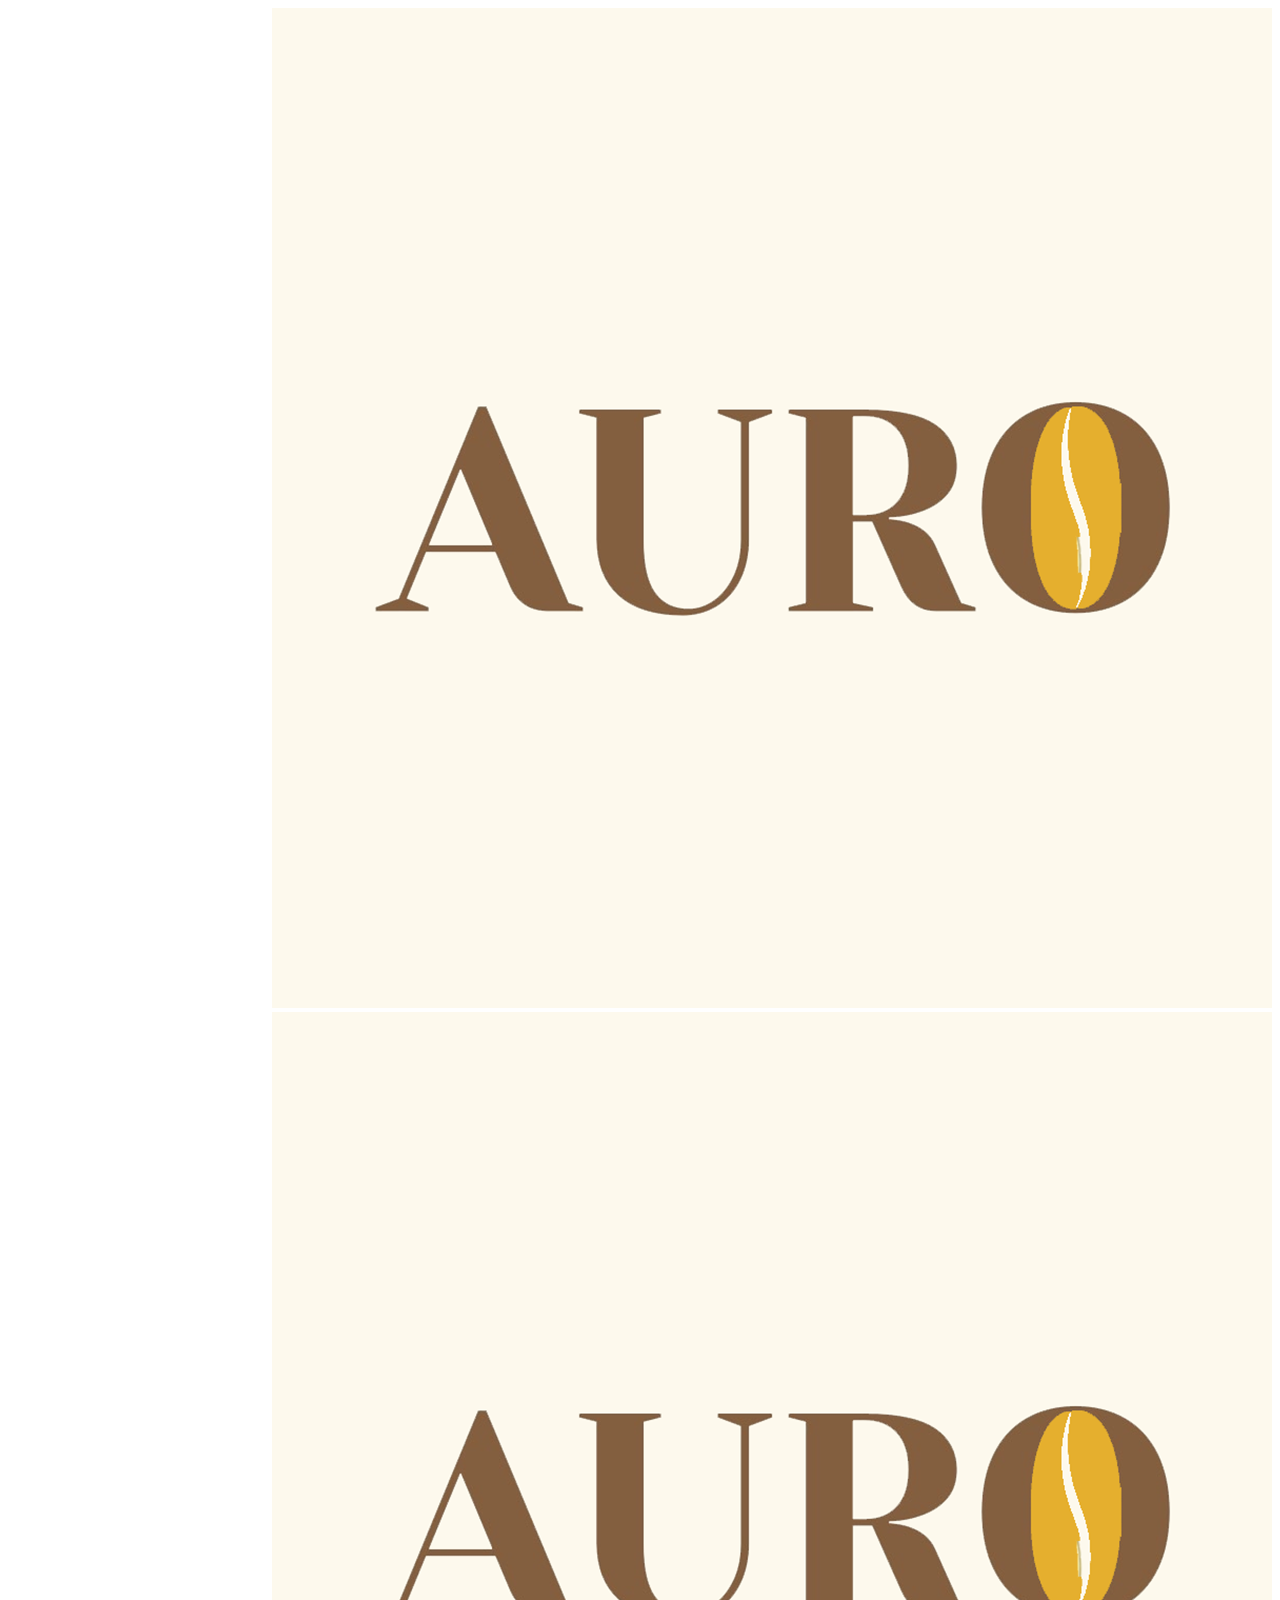
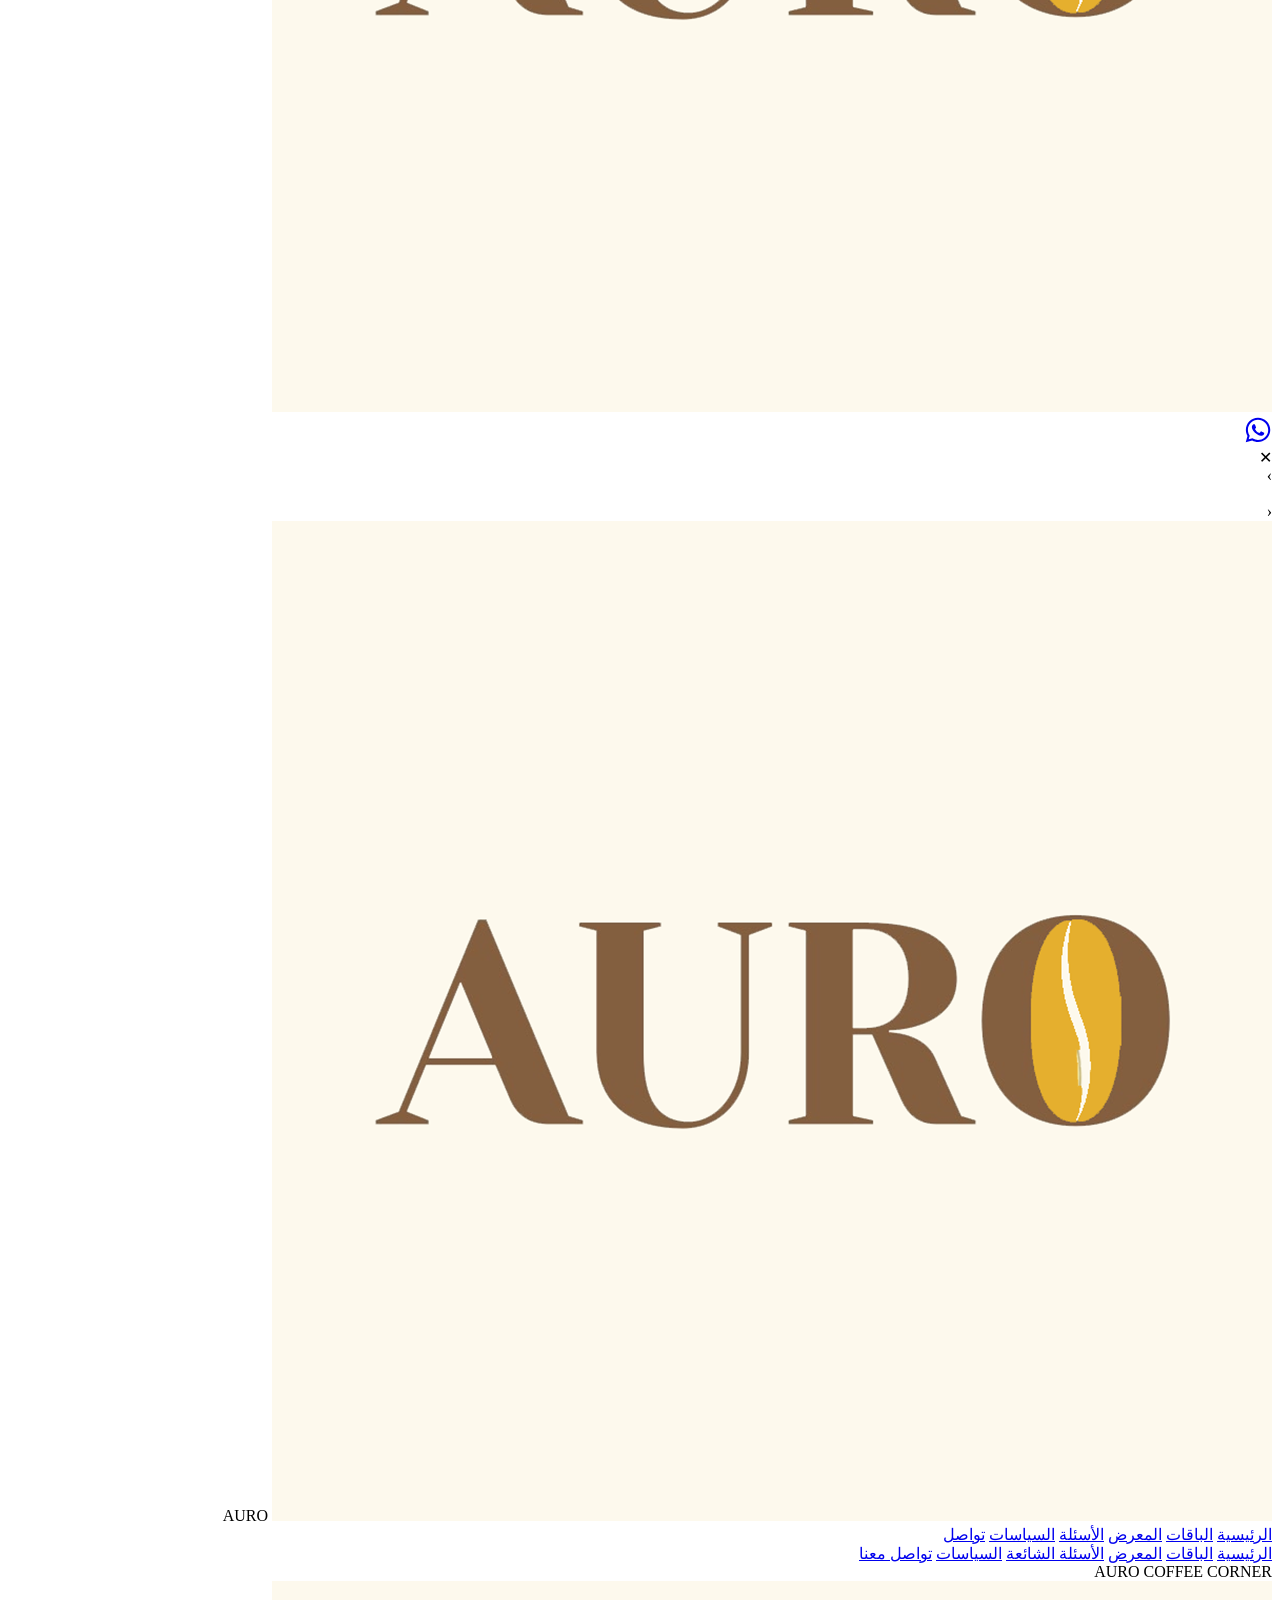
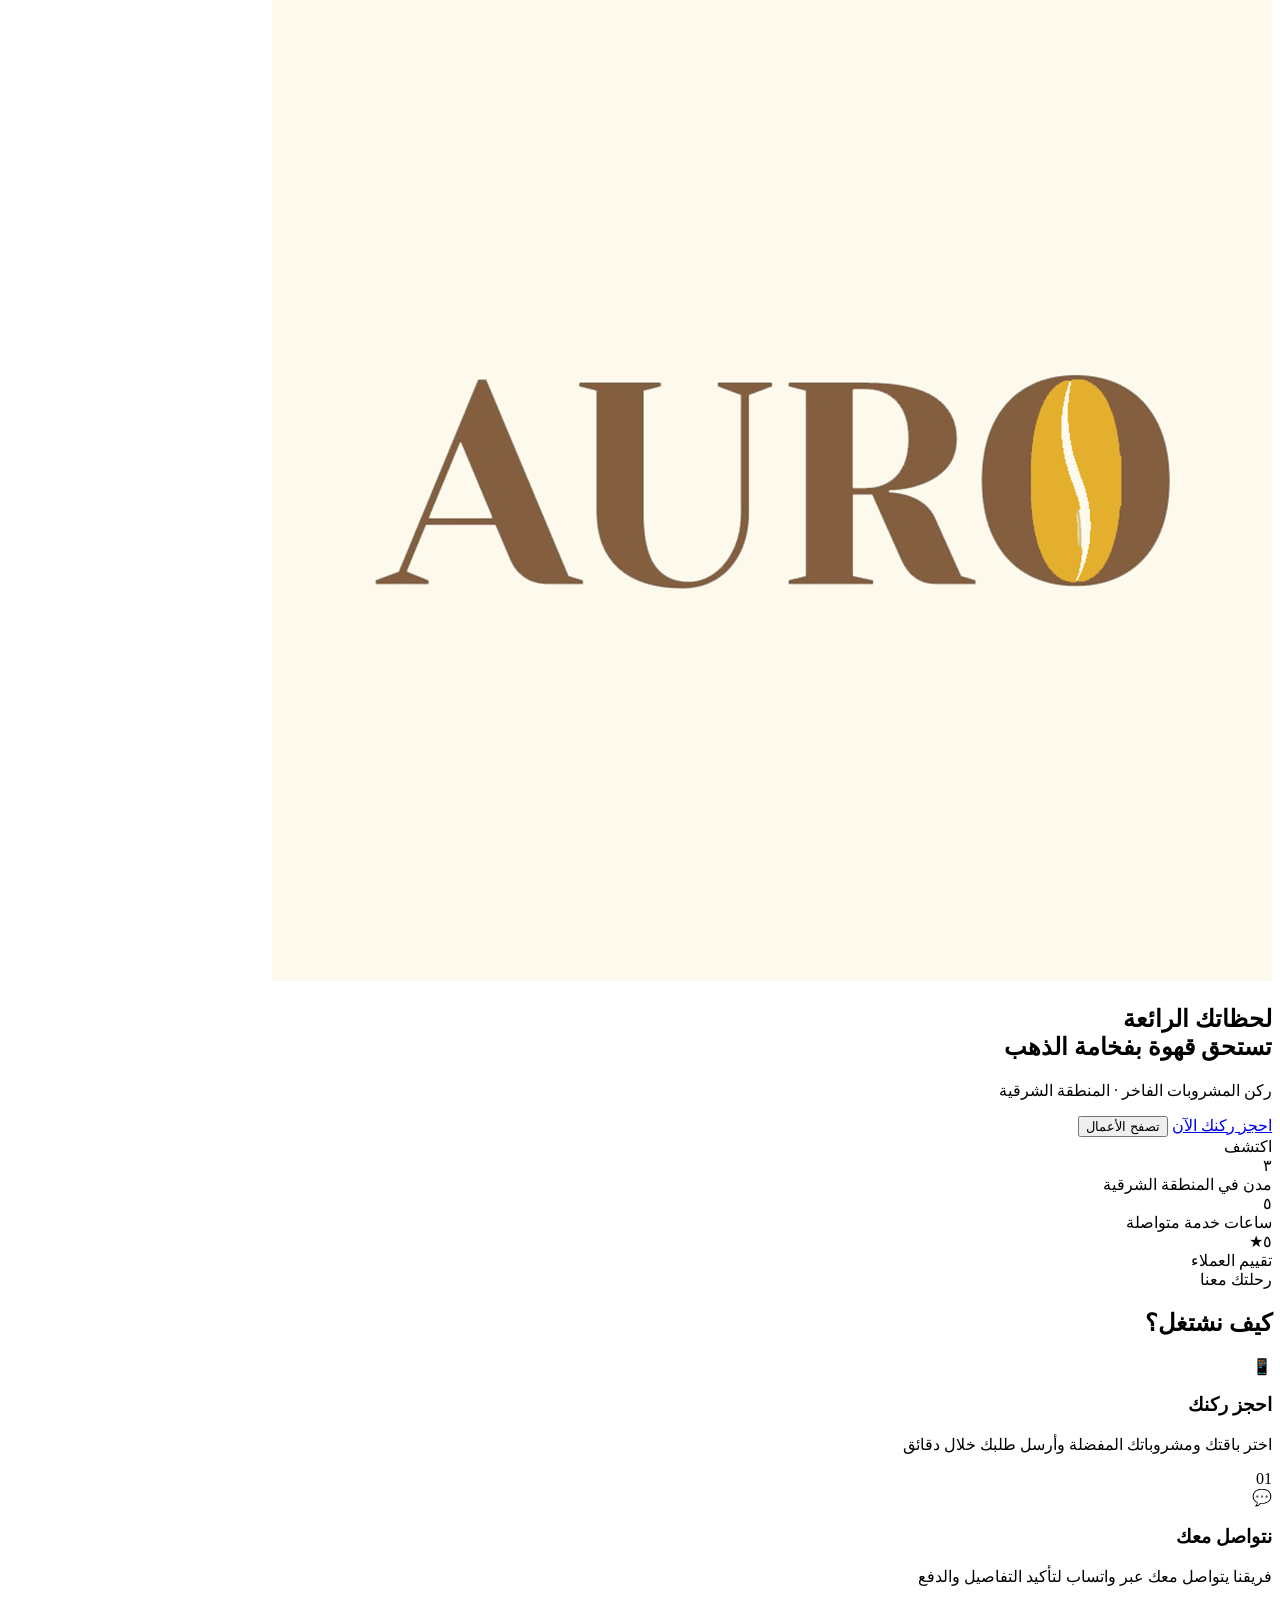
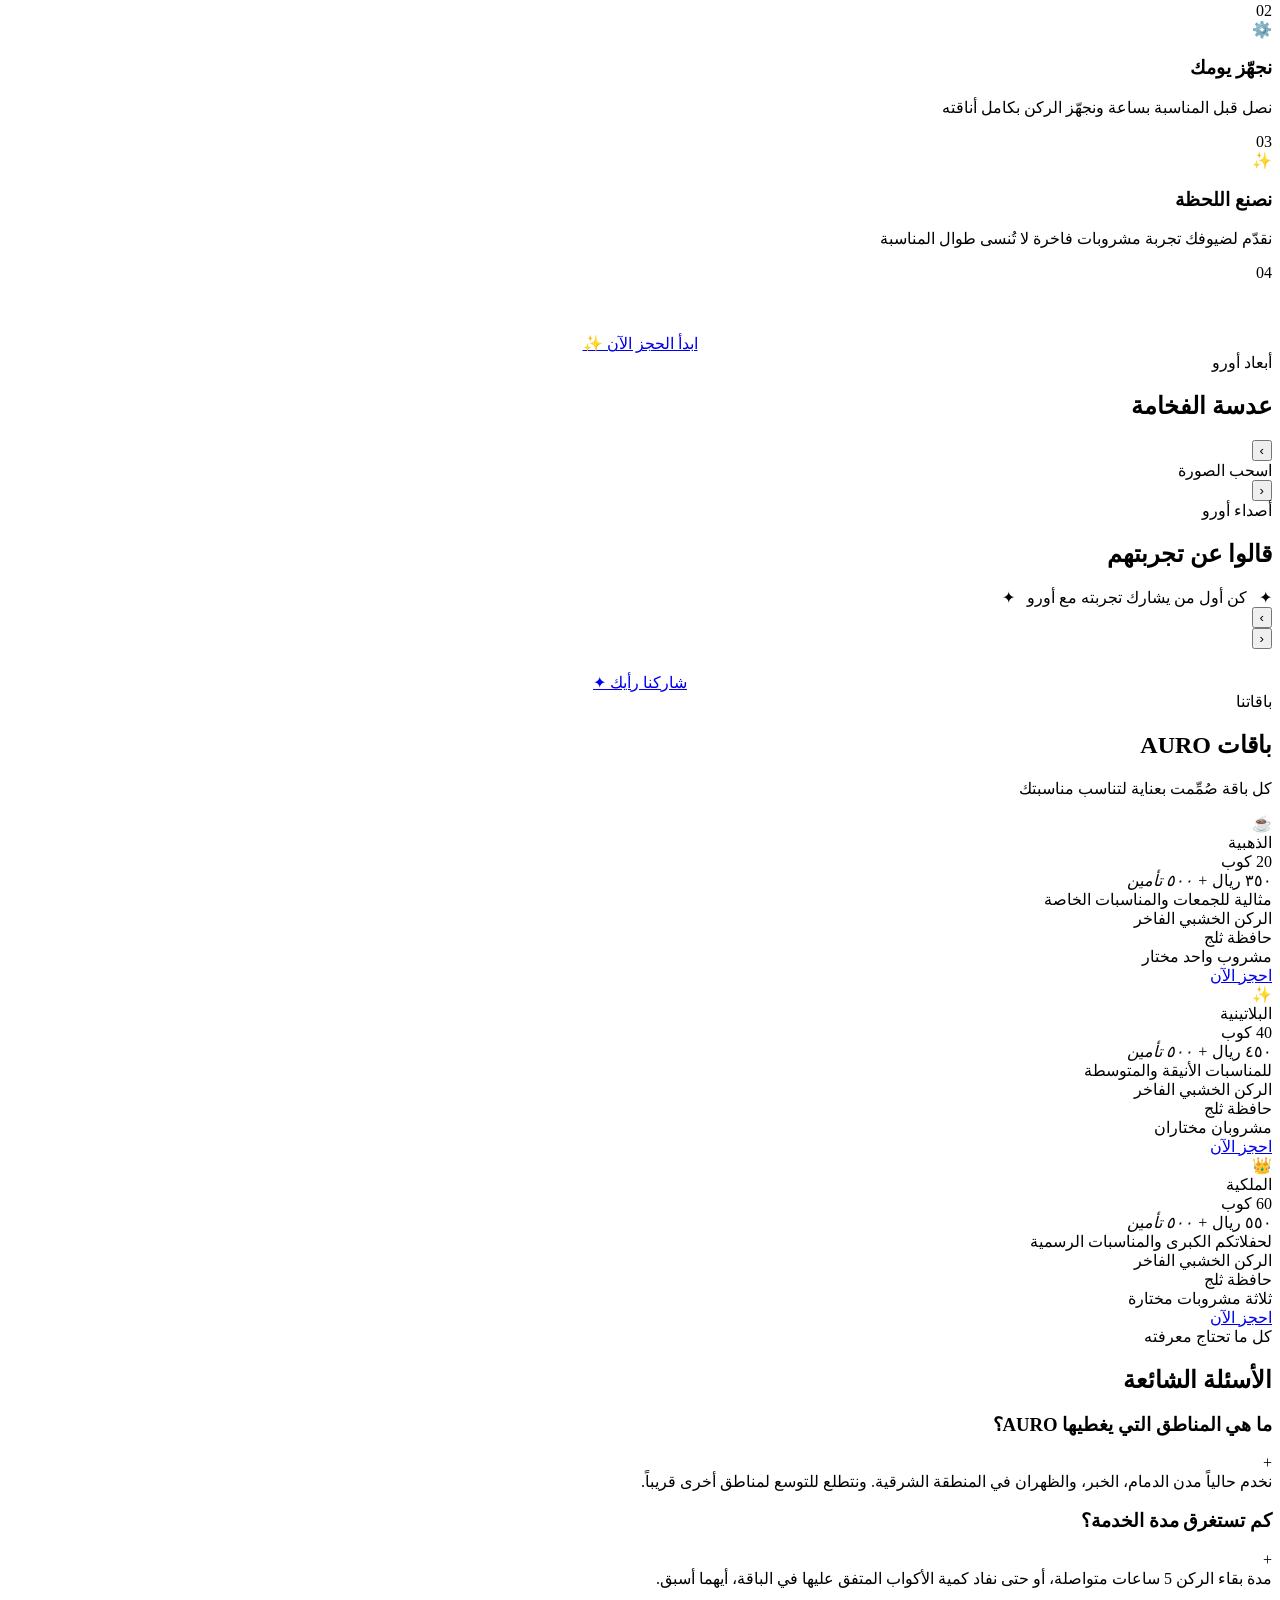
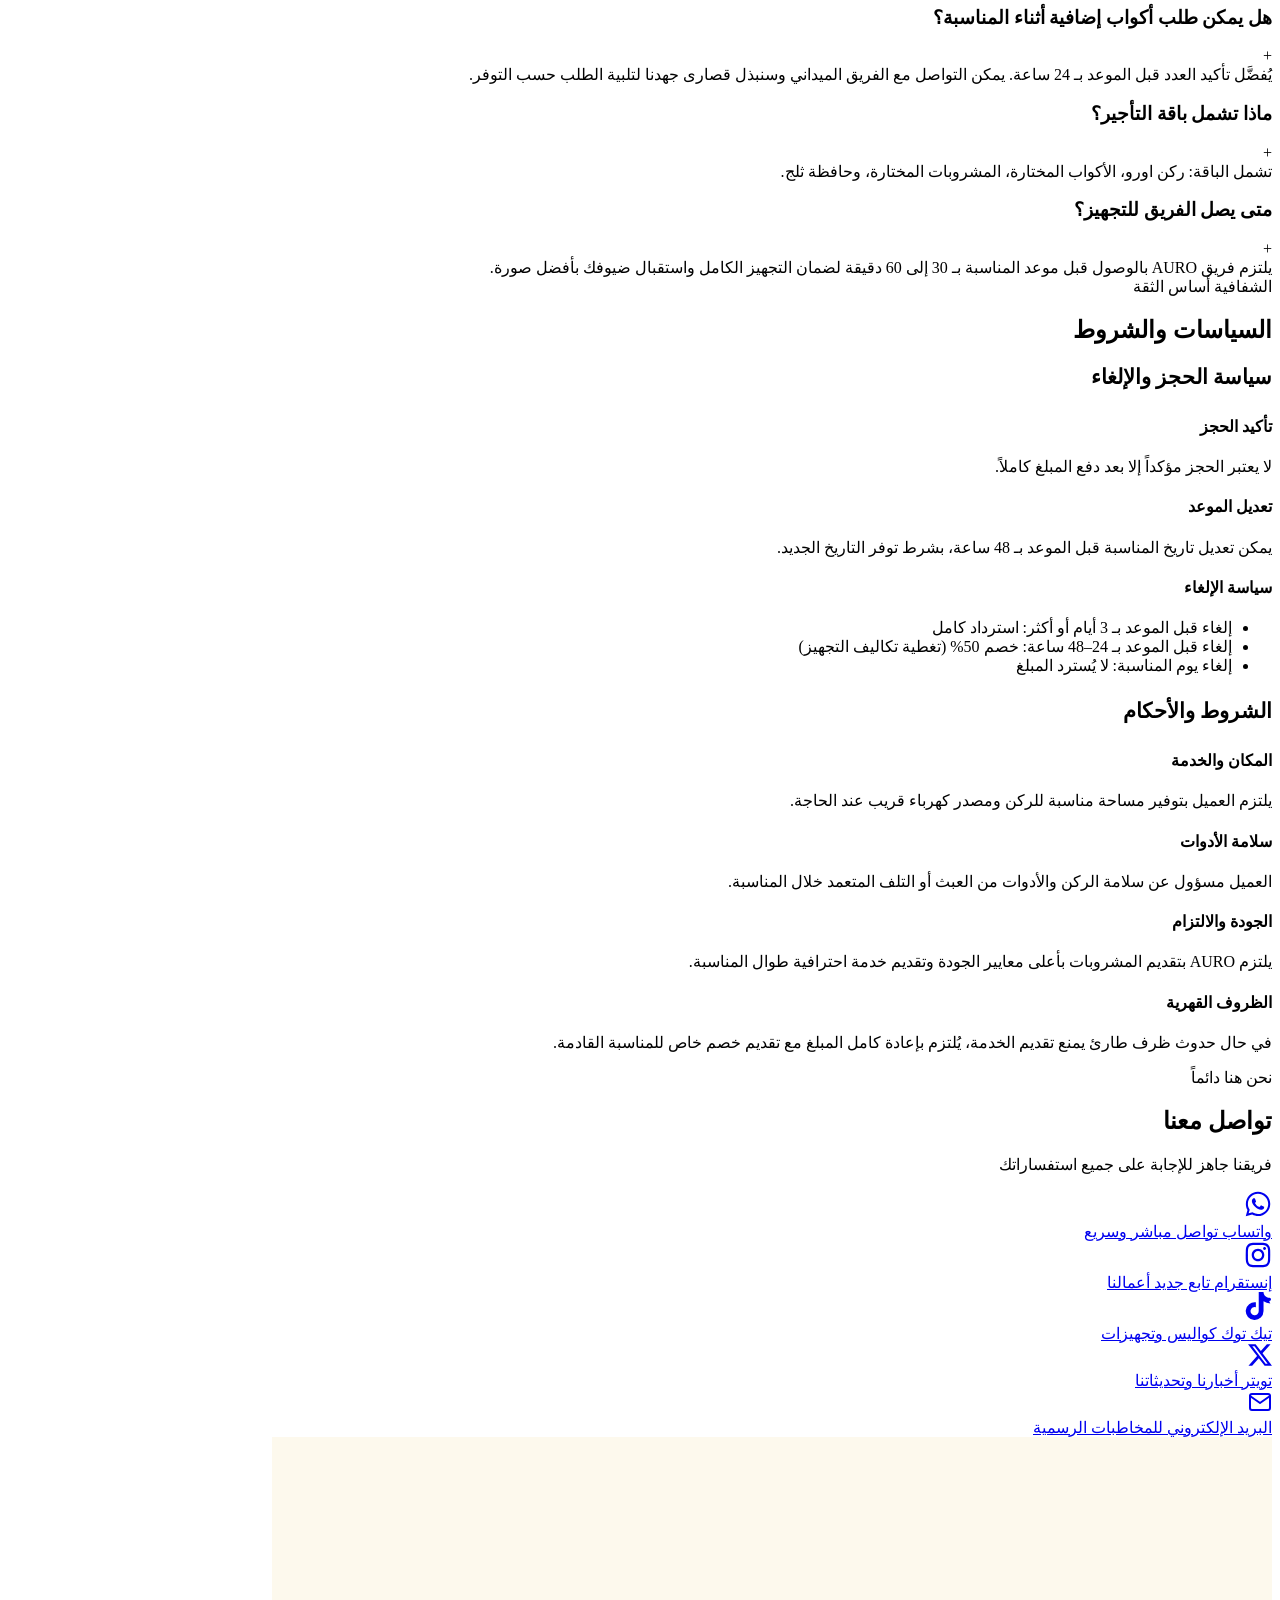
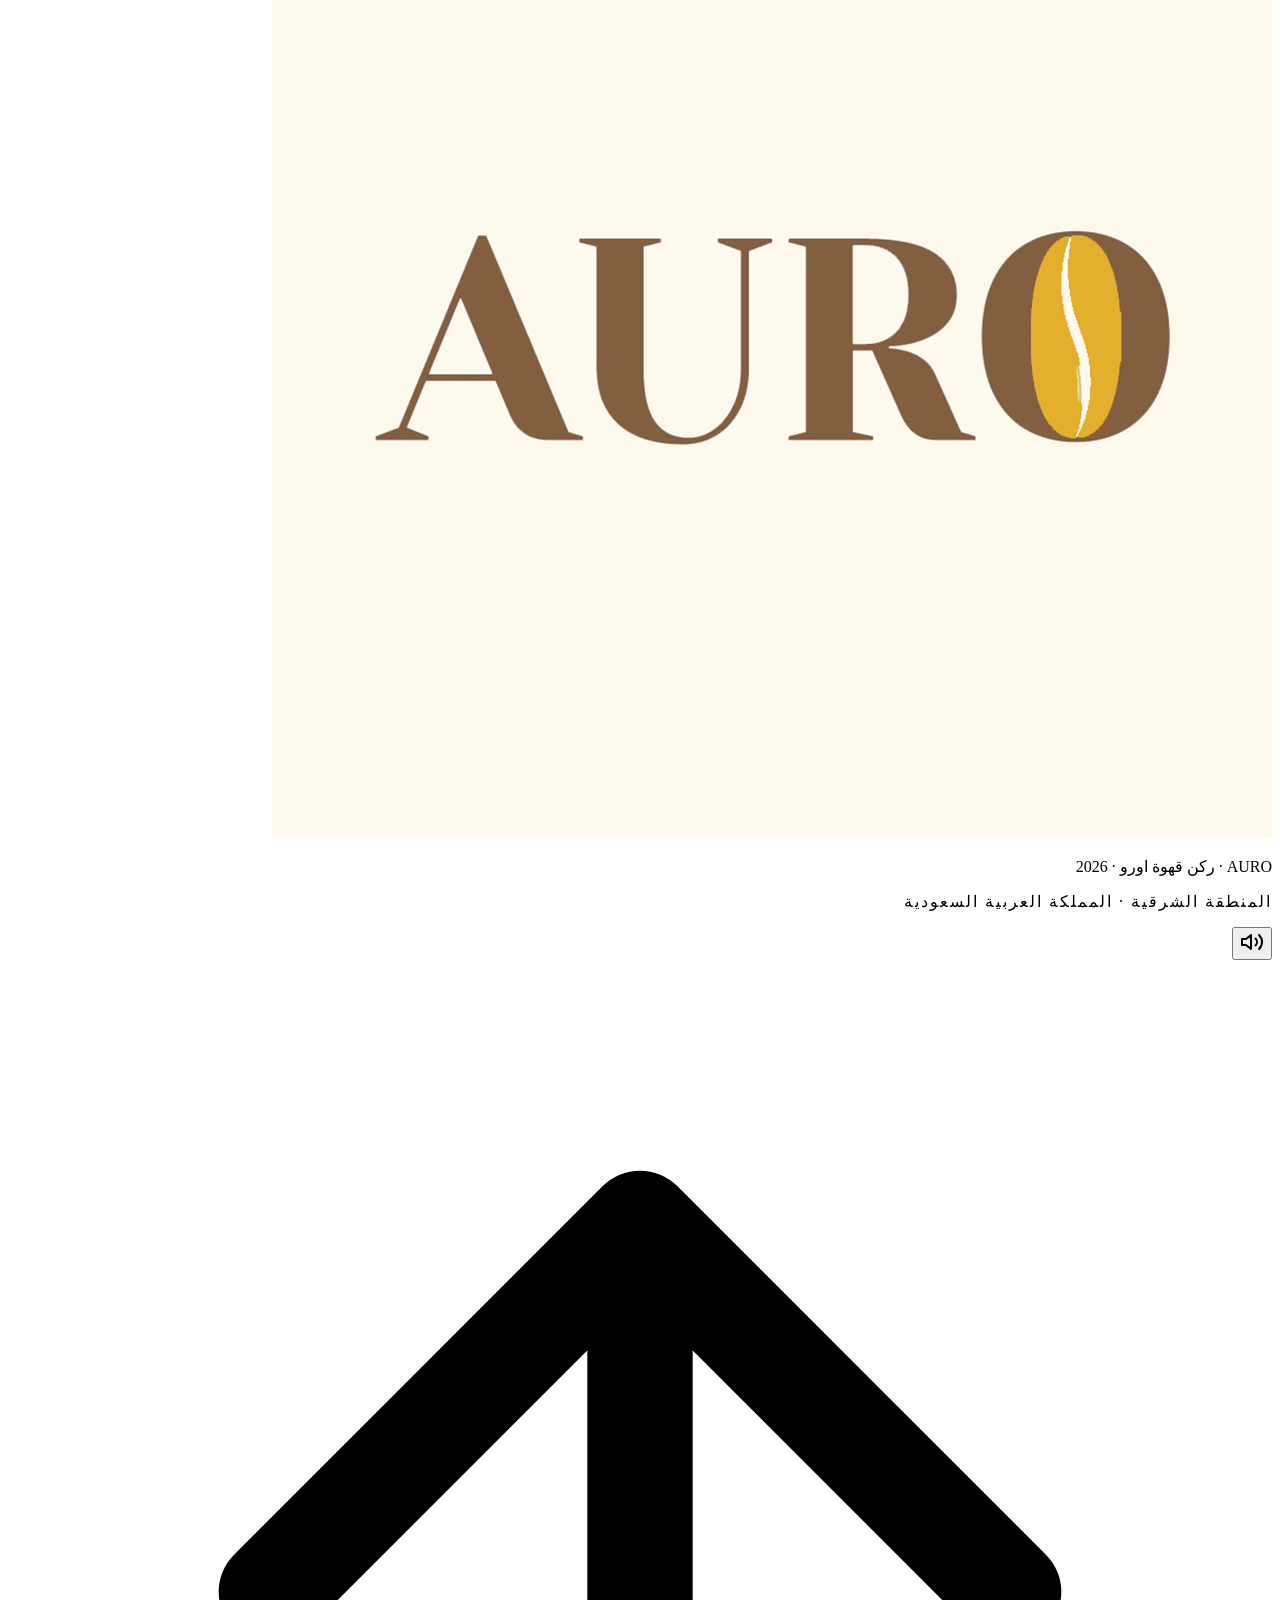
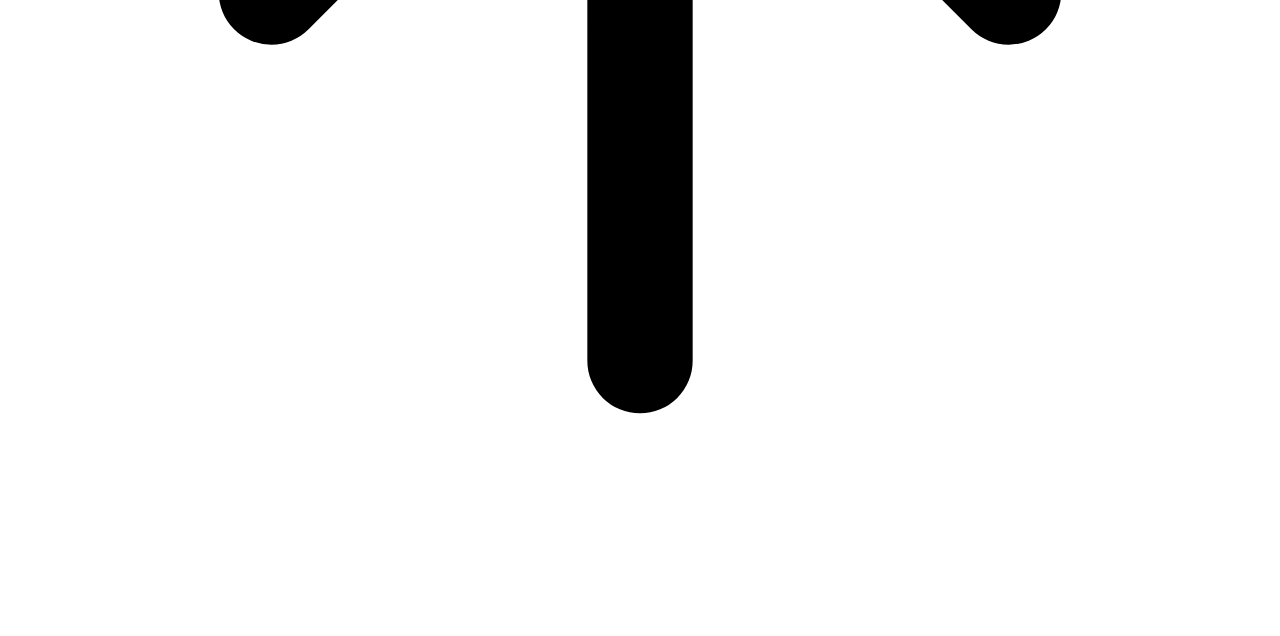
==== index.html @ 729bfe9d "4" ====
<!DOCTYPE html>
<html lang="ar" dir="rtl">

<head>
  <meta charset="UTF-8" />
  <meta name="viewport" content="width=device-width,initial-scale=1.0,maximum-scale=1.0,user-scalable=no" />
  <title>AURO | ركن قهوة اورو – ركن مشروبات فاخر لمناسباتك</title>
  <meta name="description"
    content="AURO – خدمة تأجير ركن قهوة اورو الفاخر لمناسباتكم في الدمام والخبر والظهران. احجز الآن!" />
  <meta name="keywords"
    content="ركن قهوة، كورنر اورو، مناسبات، الدمام، الخبر، الظهران، قهوة، AURO، حفلات، تأجير ركن قهوة" />
  <meta name="robots" content="index, follow" />
  <link rel="canonical" href="https://auro-ksa.com/" />
  <meta name="theme-color" content="#C5A059" />
  <meta name="apple-mobile-web-app-capable" content="yes" />
  <meta name="apple-mobile-web-app-status-bar-style" content="black-translucent" />
  <!-- Open Graph -->
  <meta property="og:type" content="website" />
  <meta property="og:title" content="AURO | ركن قهوة اورو" />
  <meta property="og:description" content="ركن قهوة اورو الفاخر لمناسباتك – الدمام، الخبر، الظهران" />
  <meta property="og:image" content="https://auro-ksa.com/AUROwebsitebg.png" />
  <meta property="og:image:width" content="1200" />
  <meta property="og:image:height" content="630" />
  <meta property="og:url" content="https://auro-ksa.com/" />
  <meta property="og:locale" content="ar_SA" />
  <!-- Twitter -->
  <meta name="twitter:card" content="summary_large_image" />
  <meta name="twitter:title" content="AURO | ركن قهوة اورو" />
  <meta name="twitter:description" content="كورنر اورو الفاخر لمناسباتك" />
  <meta name="twitter:image" content="https://auro-ksa.com/AUROwebsitebg.png" />
  <link rel="icon" type="image/png" href="favicon.png" />
  <link rel="apple-touch-icon" href="favicon.png" />
  <link rel="manifest" href="manifest.json" />
  <noscript>
    <style>
      #preloader {
        display: none !important;
      }

      body {
        overflow: auto !important;
      }
    </style>
  </noscript>
  <link rel="stylesheet" href="style.css" />
  <!-- Structured Data -->
  <script type="application/ld+json">
  {
    "@context": "https://schema.org",
    "@type": "LocalBusiness",
    "name": "AURO | ركن قهوة اورو",
    "description": "خدمة تأجير ركن قهوة اورو فاخرة للمناسبات في المنطقة الشرقية",
    "url": "https://auro-ksa.com/",
    "telephone": "+966579383960",
    "email": "auro.ksa@gmail.com",
    "priceRange": "$$$",
    "areaServed": ["الدمام", "الخبر", "الظهران"],
    "address": {
      "@type": "PostalAddress",
      "addressLocality": "الدمام",
      "addressRegion": "المنطقة الشرقية",
      "addressCountry": "SA"
    },
    "openingHours": "Mo-Su 00:00-23:59"
  }
  </script>
</head>

<body>

  <!-- PRELOADER -->
  <div id="preloader">
    <img src="logo.png" alt="AURO - ركن قهوة فاخر" class="preloader-logo" />
    <div class="preloader-bar">
      <div class="preloader-fill"></div>
    </div>
  </div>

  <!-- Cinematic Transition Overlay -->
  <div id="page-transition">
    <div class="transition-bg"></div>
    <div class="transition-content">
      <img src="logo.png" alt="AURO" class="transition-logo" />
      <div class="transition-line"></div>
    </div>
  </div>


  <!-- Background -->
  <div id="bg-slideshow"></div>
  <div id="bg-overlay"></div>
  <div class="orb orb-1"></div>
  <div class="orb orb-2"></div>

  <!-- Toast -->
  <div class="toast" id="toast">
    <span class="toast-icon" id="toast-icon"></span>
    <span class="toast-msg" id="toast-msg"></span>
  </div>

  <!-- Floating WhatsApp -->
  <a href="https://wa.me/966579383960?text=أهلاً%20فريق%20AURO،%20لدي%20استفسار%20بخصوص%20حجز%20ركن%20القهوة"
    target="_blank" id="wa-float" title="تواصل معنا عبر واتساب">
    <svg width="28" height="28" viewBox="0 0 448 512" xmlns="http://www.w3.org/2000/svg">
      <path fill="currentColor"
        d="M380.9 97.1C339 55.1 283.2 32 223.9 32c-122.4 0-222 99.6-222 222 0 39.1 10.2 77.3 29.6 111L0 480l117.7-30.9c32.4 17.7 68.9 27 106.1 27h.1c122.3 0 224.1-99.6 224.1-222 0-59.3-25.2-115-67.1-157zm-157 341.6c-33.1 0-65.6-8.9-94-25.7l-6.7-4-69.8 18.3L72 359.2l-4.4-7c-18.5-29.4-28.2-63.3-28.2-98.2 0-101.7 82.8-184.5 184.6-184.5 49.3 0 95.6 19.2 130.4 54.1 34.8 34.9 56.2 81.2 56.1 130.5 0 101.8-84.9 184.6-186.6 184.6zm101.2-138.2c-5.5-2.8-32.8-16.2-37.9-18-5.1-1.9-8.8-2.8-12.5 2.8-3.7 5.6-14.3 18-17.6 21.8-3.2 3.7-6.5 4.2-12 1.4-5.5-2.8-23.2-8.5-44.2-27.1-16.4-14.6-27.4-32.7-30.6-38.2-3.2-5.6-.3-8.6 2.5-11.3 2.5-2.5 5.5-6.5 8.3-9.7 2.8-3.3 3.7-5.6 5.6-9.3 1.9-3.7.9-6.9-.5-9.7-1.4-2.8-12.5-30.1-17.1-41.2-4.5-10.8-9.1-9.3-12.5-9.5-3.2-.2-6.9-.2-10.6-.2-3.7 0-9.7 1.4-14.8 6.9-5.1 5.6-19.4 19-19.4 46.3 0 27.3 19.9 53.7 22.6 57.4 2.8 3.7 39.1 59.7 94.8 83.8 13.2 5.7 23.5 9.2 31.6 11.8 13.3 4.2 25.4 3.6 35 2.2 10.7-1.5 32.8-13.4 37.4-26.4 4.6-13 4.6-24.1 3.2-26.4-1.3-2.5-5-3.9-10.5-6.6z" />
    </svg>
  </a>

  <!-- Lightbox -->
  <div class="lightbox" id="lightbox" onclick="lbClose(event)">
    <div class="lb-close" onclick="lbClose()">✕</div>
    <div class="lb-prev lb-nav" onclick="lbNav(-1)">›</div>
    <img id="lb-img" src="" alt="" />
    <div class="lb-next lb-nav" onclick="lbNav(1)">‹</div>
  </div>

  <!-- NAV -->
  <nav id="mainNav">
    <div class="nav-logo">
      <img src="favicon.png" alt="AURO Logo" />
      <span>AURO</span>
    </div>
    <div class="nav-links">
      <a href="#hero">الرئيسية</a>
      <a href="#packages">الباقات</a>
      <a href="#gallery">المعرض</a>
      <a href="#faq">الأسئلة</a>
      <a href="#policies">السياسات</a>
      <a href="#contact">تواصل</a>
    </div>
    <div class="hamburger" id="hamburger" onclick="toggleMenu()">
      <span></span><span></span><span></span>
    </div>
  </nav>
  <div class="mobile-nav" id="mobileNav">
    <a href="#hero" onclick="closeMenu()">الرئيسية</a>
    <a href="#packages" onclick="closeMenu()">الباقات</a>
    <a href="#gallery" onclick="closeMenu()">المعرض</a>
    <a href="#faq" onclick="closeMenu()">الأسئلة الشائعة</a>
    <a href="#policies" onclick="closeMenu()">السياسات</a>
    <a href="#contact" onclick="closeMenu()">تواصل معنا</a>
  </div>

  <!-- HERO -->
  <section id="hero">
    <div class="hero-content">
      <div class="hero-eyebrow reveal">AURO COFFEE CORNER</div>
      <img src="logo.png" class="hero-logo" alt="AURO Logo" />
      <h1 class="hero-title reveal reveal-delay-1">
        لحظاتك الرائعة<br />
        <strong>تستحق قهوة بفخامة الذهب</strong>
      </h1>
      <p class="hero-subtitle reveal reveal-delay-2">ركن المشروبات الفاخر · المنطقة الشرقية</p>
      <div class="hero-cta reveal reveal-delay-3">
        <a href="booking.html" class="btn-primary">احجز ركنك الآن</a>
        <button class="btn-outline"
          onclick="document.getElementById('gallery').scrollIntoView({behavior:'smooth'})">تصفح
          الأعمال</button>
      </div>
      <div class="scroll-indicator">
        <span>اكتشف</span>
        <div class="scroll-arrow"></div>
      </div>
  </section>

  <!-- STATS -->
  <section id="stats">
    <div class="stats-grid">
      <div class="stat-card reveal">
        <div class="stat-number">٣</div>
        <div class="stat-label">مدن في المنطقة الشرقية</div>
      </div>
      <div class="stat-card reveal reveal-delay-1">
        <div class="stat-number">٥</div>
        <div class="stat-label">ساعات خدمة متواصلة</div>
      </div>
      <div class="stat-card reveal reveal-delay-2">
        <div class="stat-number">٥★</div>
        <div class="stat-label">تقييم العملاء</div>
      </div>
    </div>
  </section>

  <!-- HOW IT WORKS -->
  <section id="how-it-works">
    <div class="section-header reveal">
      <span class="section-tag">رحلتك معنا</span>
      <h2 class="section-title">كيف <span style="color:var(--gold)">نشتغل؟</span></h2>
    </div>
    <div class="hiw-timeline">
      <div class="hiw-line" id="hiw-line"></div>
      <div class="hiw-step reveal" data-hiw="1">
        <div class="hiw-icon">📱</div>
        <div class="hiw-content">
          <h3>احجز ركنك</h3>
          <p>اختر باقتك ومشروباتك المفضلة وأرسل طلبك خلال دقائق</p>
        </div>
        <div class="hiw-number">01</div>
      </div>
      <div class="hiw-step reveal reveal-delay-1" data-hiw="2">
        <div class="hiw-icon">💬</div>
        <div class="hiw-content">
          <h3>نتواصل معك</h3>
          <p>فريقنا يتواصل معك عبر واتساب لتأكيد التفاصيل والدفع</p>
        </div>
        <div class="hiw-number">02</div>
      </div>
      <div class="hiw-step reveal reveal-delay-2" data-hiw="3">
        <div class="hiw-icon">⚙️</div>
        <div class="hiw-content">
          <h3>نجهّز يومك</h3>
          <p>نصل قبل المناسبة بساعة ونجهّز الركن بكامل أناقته</p>
        </div>
        <div class="hiw-number">03</div>
      </div>
      <div class="hiw-step reveal reveal-delay-3" data-hiw="4">
        <div class="hiw-icon">✨</div>
        <div class="hiw-content">
          <h3>نصنع اللحظة</h3>
          <p>نقدّم لضيوفك تجربة مشروبات فاخرة لا تُنسى طوال المناسبة</p>
        </div>
        <div class="hiw-number">04</div>
      </div>
    </div>
    <div style="text-align:center;margin-top:52px" class="reveal reveal-delay-3">
      <a href="booking.html" class="btn-primary">ابدأ الحجز الآن ✨</a>
    </div>
  </section>

  <!-- 3D COVER FLOW GALLERY -->
  <section id="gallery" class="reveal">
    <div class="section-header">
      <span class="section-tag">أبعاد أورو</span>
      <h2 class="section-title">عدسة <span style="color:var(--gold)">الفخامة</span></h2>
    </div>
    <div class="cards-stack-container">
      <div class="cards-stack" id="cards-stack">
        <div class="stack-card" style="background-image: url('bg1.png');"></div>
        <div class="stack-card" style="background-image: url('bg2.png');"></div>
        <div class="stack-card" style="background-image: url('bg3.png');"></div>
        <div class="stack-card" style="background-image: url('bg4.png');"></div>
        <div class="stack-card" style="background-image: url('bg5.png');"></div>
        <div class="stack-card" style="background-image: url('bg6.png');"></div>
        <div class="stack-card" style="background-image: url('bg7.png');"></div>
        <div class="stack-card" style="background-image: url('bg8.png');"></div>
      </div>
      <div class="stack-controls">
        <button id="stack-next" class="rv-btn" aria-label="التالي">›</button>
        <div class="stack-hint">اسحب الصورة</div>
        <button id="stack-prev" class="rv-btn" aria-label="السابق">‹</button>
      </div>
    </div>
  </section>

  <!-- REVIEWS SECTION -->
  <section id="reviews" class="reveal">
    <div class="section-header">
      <span class="section-tag">أصداء أورو</span>
      <h2 class="section-title">قالوا عن <span style="color:var(--gold)">تجربتهم</span></h2>
    </div>

    <div class="rv-spotlight">
      <div id="reviews-track" class="rv-spot-track">
        <!-- injected by JS -->
        <div class="reviews-empty">✦ &nbsp; كن أول من يشارك تجربته مع أورو &nbsp; ✦</div>
      </div>

      <div class="rv-spot-controls">
        <button class="rv-btn" id="rv-prev" aria-label="السابق">›</button>
        <div class="rv-dots" id="rv-dots"></div>
        <button class="rv-btn" id="rv-next" aria-label="التالي">‹</button>
      </div>
    </div>

    <div style="text-align:center; margin-top: 24px;">
      <a href="feedback.html" class="btn-outline rv-cta">شاركنا رأيك ✦</a>
    </div>
  </section>


  <!-- PACKAGES (display only) -->
  <section id="packages">
    <div class="section-header reveal">
      <span class="section-tag">باقاتنا</span>
      <h2 class="section-title">باقات <span style="color:var(--gold)">AURO</span></h2>
      <p class="section-subtitle">كل باقة صُمِّمت بعناية لتناسب مناسبتك</p>
    </div>
    <div class="packages-grid">
      <div class="pkg-card reveal">
        <div class="pkg-icon">☕</div>
        <div class="pkg-name">الذهبية</div>
        <div class="pkg-cups">20 <span>كوب</span></div>
        <div class="pkg-price">٣٥٠ <span>ريال</span> <em class="pkg-deposit">+ ٥٠٠ تأمين</em></div>
        <div class="pkg-desc">مثالية للجمعات والمناسبات الخاصة</div>
        <div class="pkg-features">
          <div class="pkg-feature">الركن الخشبي الفاخر</div>
          <div class="pkg-feature">حافظة ثلج</div>
          <div class="pkg-feature">مشروب واحد مختار</div>
        </div>
        <a href="booking.html?pkg=gold" class="btn-primary pkg-book-btn">احجز الآن</a>
      </div>
      <div class="pkg-card featured reveal reveal-delay-1">
        <div class="pkg-icon">✨</div>
        <div class="pkg-name" style="color:var(--gold)">البلاتينية</div>
        <div class="pkg-cups">40 <span>كوب</span></div>
        <div class="pkg-price">٤٥٠ <span>ريال</span> <em class="pkg-deposit">+ ٥٠٠ تأمين</em></div>
        <div class="pkg-desc">للمناسبات الأنيقة والمتوسطة</div>
        <div class="pkg-features">
          <div class="pkg-feature">الركن الخشبي الفاخر</div>
          <div class="pkg-feature">حافظة ثلج</div>
          <div class="pkg-feature">مشروبان مختاران</div>
        </div>
        <a href="booking.html?pkg=platinum" class="btn-primary pkg-book-btn">احجز الآن</a>
      </div>
      <div class="pkg-card reveal reveal-delay-2">
        <div class="pkg-icon">👑</div>
        <div class="pkg-name">الملكية</div>
        <div class="pkg-cups">60 <span>كوب</span></div>
        <div class="pkg-price">٥٥٠ <span>ريال</span> <em class="pkg-deposit">+ ٥٠٠ تأمين</em></div>
        <div class="pkg-desc">لحفلاتكم الكبرى والمناسبات الرسمية</div>
        <div class="pkg-features">
          <div class="pkg-feature">الركن الخشبي الفاخر</div>
          <div class="pkg-feature">حافظة ثلج</div>
          <div class="pkg-feature">ثلاثة مشروبات مختارة</div>
        </div>
        <a href="booking.html?pkg=royal" class="btn-primary pkg-book-btn">احجز الآن</a>
      </div>
    </div>
  </section>



  <!-- FAQ -->
  <section id="faq">
    <div class="section-header reveal">
      <span class="section-tag">كل ما تحتاج معرفته</span>
      <h2 class="section-title">الأسئلة <span style="color:var(--gold)">الشائعة</span></h2>
    </div>
    <div class="faq-wrap">
      <div class="faq-item reveal">
        <div class="faq-q" onclick="toggleFAQ(this)">
          <h3>ما هي المناطق التي يغطيها AURO؟</h3>
          <div class="faq-icon-btn">+</div>
        </div>
        <div class="faq-a">
          <div class="faq-a-inner">نخدم حالياً مدن الدمام، الخبر، والظهران في المنطقة الشرقية. ونتطلع للتوسع لمناطق أخرى
            قريباً.</div>
        </div>
      </div>
      <div class="faq-item reveal reveal-delay-1">
        <div class="faq-q" onclick="toggleFAQ(this)">
          <h3>كم تستغرق مدة الخدمة؟</h3>
          <div class="faq-icon-btn">+</div>
        </div>
        <div class="faq-a">
          <div class="faq-a-inner">مدة بقاء الركن 5 ساعات متواصلة، أو حتى نفاد كمية الأكواب المتفق عليها في الباقة،
            أيهما أسبق.</div>
        </div>
      </div>
      <div class="faq-item reveal reveal-delay-2">
        <div class="faq-q" onclick="toggleFAQ(this)">
          <h3>هل يمكن طلب أكواب إضافية أثناء المناسبة؟</h3>
          <div class="faq-icon-btn">+</div>
        </div>
        <div class="faq-a">
          <div class="faq-a-inner">يُفضَّل تأكيد العدد قبل الموعد بـ 24 ساعة. يمكن التواصل مع الفريق الميداني وسنبذل
            قصارى جهدنا لتلبية الطلب حسب التوفر.</div>
        </div>
      </div>
      <div class="faq-item reveal">
        <div class="faq-q" onclick="toggleFAQ(this)">
          <h3>ماذا تشمل باقة التأجير؟</h3>
          <div class="faq-icon-btn">+</div>
        </div>
        <div class="faq-a">
          <div class="faq-a-inner">تشمل الباقة: ركن اورو، الأكواب المختارة، المشروبات المختارة، وحافظة ثلج.</div>
        </div>
      </div>
      <div class="faq-item reveal reveal-delay-1">
        <div class="faq-q" onclick="toggleFAQ(this)">
          <h3>متى يصل الفريق للتجهيز؟</h3>
          <div class="faq-icon-btn">+</div>
        </div>
        <div class="faq-a">
          <div class="faq-a-inner">يلتزم فريق AURO بالوصول قبل موعد المناسبة بـ 30 إلى 60 دقيقة لضمان التجهيز الكامل
            واستقبال ضيوفك بأفضل صورة.</div>
        </div>
      </div>
    </div>
  </section>

  <!-- POLICIES -->
  <section id="policies">
    <div class="section-header reveal">
      <span class="section-tag">الشفافية أساس الثقة</span>
      <h2 class="section-title">السياسات <span style="color:var(--gold)">والشروط</span></h2>
    </div>
    <div class="policy-card reveal" style="margin-bottom:24px">
      <h3 style="color:var(--gold);font-size:1.3rem;margin-bottom:28px;font-weight:700">سياسة الحجز والإلغاء</h3>
      <div class="policy-item">
        <h4>تأكيد الحجز</h4>
        <p>لا يعتبر الحجز مؤكداً إلا بعد دفع المبلغ كاملاً.</p>
      </div>
      <div class="policy-item">
        <h4>تعديل الموعد</h4>
        <p>يمكن تعديل تاريخ المناسبة قبل الموعد بـ 48 ساعة، بشرط توفر التاريخ الجديد.</p>
      </div>
      <div class="policy-item">
        <h4>سياسة الإلغاء</h4>
        <ul>
          <li>إلغاء قبل الموعد بـ 3 أيام أو أكثر: استرداد كامل</li>
          <li>إلغاء قبل الموعد بـ 24–48 ساعة: خصم 50% (تغطية تكاليف التجهيز)</li>
          <li>إلغاء يوم المناسبة: لا يُسترد المبلغ</li>
        </ul>
      </div>
    </div>
    <div class="policy-card reveal">
      <h3 style="color:var(--gold);font-size:1.3rem;margin-bottom:28px;font-weight:700">الشروط والأحكام</h3>
      <div class="policy-item">
        <h4>المكان والخدمة</h4>
        <p>يلتزم العميل بتوفير مساحة مناسبة للركن ومصدر كهرباء قريب عند الحاجة.</p>
      </div>
      <div class="policy-item">
        <h4>سلامة الأدوات</h4>
        <p>العميل مسؤول عن سلامة الركن والأدوات من العبث أو التلف المتعمد خلال المناسبة.</p>
      </div>
      <div class="policy-item">
        <h4>الجودة والالتزام</h4>
        <p>يلتزم AURO بتقديم المشروبات بأعلى معايير الجودة وتقديم خدمة احترافية طوال المناسبة.</p>
      </div>
      <div class="policy-item">
        <h4>الظروف القهرية</h4>
        <p>في حال حدوث ظرف طارئ يمنع تقديم الخدمة، يُلتزم بإعادة كامل المبلغ مع تقديم خصم خاص للمناسبة القادمة.</p>
      </div>
    </div>
  </section>



  <!-- CONTACT -->
  <section id="contact">
    <div class="section-header reveal">
      <span class="section-tag">نحن هنا دائماً</span>
      <h2 class="section-title">تواصل <span style="color:var(--gold)">معنا</span></h2>
      <p class="section-subtitle">فريقنا جاهز للإجابة على جميع استفساراتك</p>
    </div>
    <div class="social-grid reveal">
      <a href="https://wa.me/966579383960" target="_blank" class="contact-card whatsapp">
        <div class="card-icon">
          <svg width="28" height="28" viewBox="0 0 448 512" xmlns="http://www.w3.org/2000/svg">
            <path fill="currentColor"
              d="M380.9 97.1C339 55.1 283.2 32 223.9 32c-122.4 0-222 99.6-222 222 0 39.1 10.2 77.3 29.6 111L0 480l117.7-30.9c32.4 17.7 68.9 27 106.1 27h.1c122.3 0 224.1-99.6 224.1-222 0-59.3-25.2-115-67.1-157zm-157 341.6c-33.1 0-65.6-8.9-94-25.7l-6.7-4-69.8 18.3L72 359.2l-4.4-7c-18.5-29.4-28.2-63.3-28.2-98.2 0-101.7 82.8-184.5 184.6-184.5 49.3 0 95.6 19.2 130.4 54.1 34.8 34.9 56.2 81.2 56.1 130.5 0 101.8-84.9 184.6-186.6 184.6zm101.2-138.2c-5.5-2.8-32.8-16.2-37.9-18-5.1-1.9-8.8-2.8-12.5 2.8-3.7 5.6-14.3 18-17.6 21.8-3.2 3.7-6.5 4.2-12 1.4-5.5-2.8-23.2-8.5-44.2-27.1-16.4-14.6-27.4-32.7-30.6-38.2-3.2-5.6-.3-8.6 2.5-11.3 2.5-2.5 5.5-6.5 8.3-9.7 2.8-3.3 3.7-5.6 5.6-9.3 1.9-3.7.9-6.9-.5-9.7-1.4-2.8-12.5-30.1-17.1-41.2-4.5-10.8-9.1-9.3-12.5-9.5-3.2-.2-6.9-.2-10.6-.2-3.7 0-9.7 1.4-14.8 6.9-5.1 5.6-19.4 19-19.4 46.3 0 27.3 19.9 53.7 22.6 57.4 2.8 3.7 39.1 59.7 94.8 83.8 13.2 5.7 23.5 9.2 31.6 11.8 13.3 4.2 25.4 3.6 35 2.2 10.7-1.5 32.8-13.4 37.4-26.4 4.6-13 4.6-24.1 3.2-26.4-1.3-2.5-5-3.9-10.5-6.6z" />
          </svg>
        </div>
        <div class="card-content">
          <span class="card-title">واتساب</span>
          <span class="card-desc">تواصل مباشر وسريع</span>
        </div>
      </a>
      <a href="https://instagram.com/Auro.ksa" target="_blank" class="contact-card instagram">
        <div class="card-icon">
          <svg width="28" height="28" viewBox="0 0 448 512" xmlns="http://www.w3.org/2000/svg">
            <path fill="currentColor"
              d="M224.1 141c-63.6 0-114.9 51.3-114.9 114.9s51.3 114.9 114.9 114.9S339 319.5 339 255.9 287.7 141 224.1 141zm0 189.6c-41.1 0-74.7-33.5-74.7-74.7s33.5-74.7 74.7-74.7 74.7 33.5 74.7 74.7-33.6 74.7-74.7 74.7zm146.4-194.3c0 14.9-12 26.8-26.8 26.8-14.9 0-26.8-12-26.8-26.8s12-26.8 26.8-26.8 26.8 12 26.8 26.8zm76.1 27.2c-1.7-35.9-9.9-67.7-36.2-93.9-26.2-26.2-58-34.4-93.9-36.2-37-2.1-147.9-2.1-184.9 0-35.8 1.7-67.6 9.9-93.9 36.1s-34.4 58-36.2 93.9c-2.1 37-2.1 147.9 0 184.9 1.7 35.9 9.9 67.7 36.2 93.9s58 34.4 93.9 36.2c37 2.1 147.9 2.1 184.9 0 35.9-1.7 67.7-9.9 93.9-36.2 26.2-26.2 34.4-58 36.2-93.9 2.1-37 2.1-147.8 0-184.8zM398.8 388c-7.8 19.6-22.9 34.7-42.6 42.6-29.5 11.7-99.5 9-132.1 9s-102.7 2.6-132.1-9c-19.6-7.8-34.7-22.9-42.6-42.6-11.7-29.5-9-99.5-9-132.1s-2.6-102.7 9-132.1c7.8-19.6 22.9-34.7 42.6-42.6 29.5-11.7 99.5-9 132.1-9s102.7-2.6 132.1 9c19.6 7.8 34.7 22.9 42.6 42.6 11.7 29.5 9 99.5 9 132.1s2.7 102.7-9 132.1z" />
          </svg>
        </div>
        <div class="card-content">
          <span class="card-title">إنستقرام</span>
          <span class="card-desc">تابع جديد أعمالنا</span>
        </div>
      </a>
      <a href="https://tiktok.com/@auro.ksa" target="_blank" class="contact-card tiktok">
        <div class="card-icon">
          <svg width="28" height="28" viewBox="0 0 448 512" xmlns="http://www.w3.org/2000/svg">
            <path fill="currentColor"
              d="M448 209.91a210.06 210.06 0 0 1-122.77-39.25V349.38A162.55 162.55 0 1 1 185 188.31V278.2a74.62 74.62 0 1 0 52.23 71.18V0l88 0a121.18 121.18 0 0 0 1.86 22.32c7.87 33.32 31.27 60.53 61.11 73.99 13.34 5.96 28.53 9.35 44.8 9.35a29 29 0 0 1 0 58.21 210.06 210.06 0 0 1-5 0z" />
          </svg>
        </div>
        <div class="card-content">
          <span class="card-title">تيك توك</span>
          <span class="card-desc">كواليس وتجهيزات</span>
        </div>
      </a>
      <a href="https://x.com/auroksa" target="_blank" class="contact-card twitter">
        <div class="card-icon">
          <svg width="24" height="24" viewBox="0 0 24 24" xmlns="http://www.w3.org/2000/svg">
            <path fill="currentColor"
              d="M18.901 1.153h3.68l-8.04 9.19L24 22.846h-7.406l-5.8-7.584-6.638 7.584H.474l8.6-9.83L0 1.154h7.594l5.243 6.932 6.064-6.932zm-1.294 19.497h2.039L6.486 3.24H4.298l13.309 17.41z" />
          </svg>
        </div>
        <div class="card-content">
          <span class="card-title">تويتر</span>
          <span class="card-desc">أخبارنا وتحديثاتنا</span>
        </div>
      </a>
      <a href="mailto:auro.ksa@gmail.com" class="contact-card email">
        <div class="card-icon">
          <svg width="24" height="24" viewBox="0 0 24 24" fill="none" stroke="currentColor" stroke-width="2"
            stroke-linecap="round" stroke-linejoin="round" xmlns="http://www.w3.org/2000/svg">
            <path d="M4 4h16c1.1 0 2 .9 2 2v12c0 1.1-.9 2-2 2H4c-1.1 0-2-.9-2-2V6c0-1.1.9-2 2-2z"></path>
            <polyline points="22,6 12,13 2,6"></polyline>
          </svg>
        </div>
        <div class="card-content">
          <span class="card-title">البريد الإلكتروني</span>
          <span class="card-desc">للمخاطبات الرسمية</span>
        </div>
      </a>
    </div>
  </section>

  <!-- FOOTER -->
  <footer>
    <img src="favicon.png" class="footer-logo" alt="AURO" />
    <p class="footer-text">AURO · ركن قهوة اورو · 2026</p>
    <p class="footer-text" style="margin-top:8px;letter-spacing:2px">المنطقة الشرقية · المملكة العربية السعودية</p>
  </footer>

  <!-- Audio Control -->
  <button id="audio-toggle" title="تحكم في الصوت" aria-label="Toggle Audio">
    <svg id="audio-on" width="24" height="24" viewBox="0 0 24 24" fill="none" stroke="currentColor" stroke-width="2"
      stroke-linecap="round" stroke-linejoin="round">
      <polygon points="11 5 6 9 2 9 2 15 6 15 11 19 11 5"></polygon>
      <path d="M19.07 4.93a10 10 0 0 1 0 14.14"></path>
      <path d="M15.54 8.46a5 5 0 0 1 0 7.07"></path>
    </svg>
    <svg id="audio-off" width="24" height="24" viewBox="0 0 24 24" fill="none" stroke="currentColor" stroke-width="2"
      stroke-linecap="round" stroke-linejoin="round" style="display:none">
      <polygon points="11 5 6 9 2 9 2 15 6 15 11 19 11 5"></polygon>
      <line x1="23" y1="9" x2="17" y2="15"></line>
      <line x1="17" y1="9" x2="23" y2="15"></line>
    </svg>
  </button>
  <!-- Scroll Top -->
  <div id="scrollTop" aria-label="Back to Top">
    <svg viewBox="0 0 24 24" fill="none" stroke="currentColor" stroke-width="2" stroke-linecap="round"
      stroke-linejoin="round">
      <path d="M12 19V5M5 12l7-7 7 7" />
    </svg>
  </div>

  <script src="feedback-service.js"></script>
  <script src="script.js"></script>
</body>

</html>
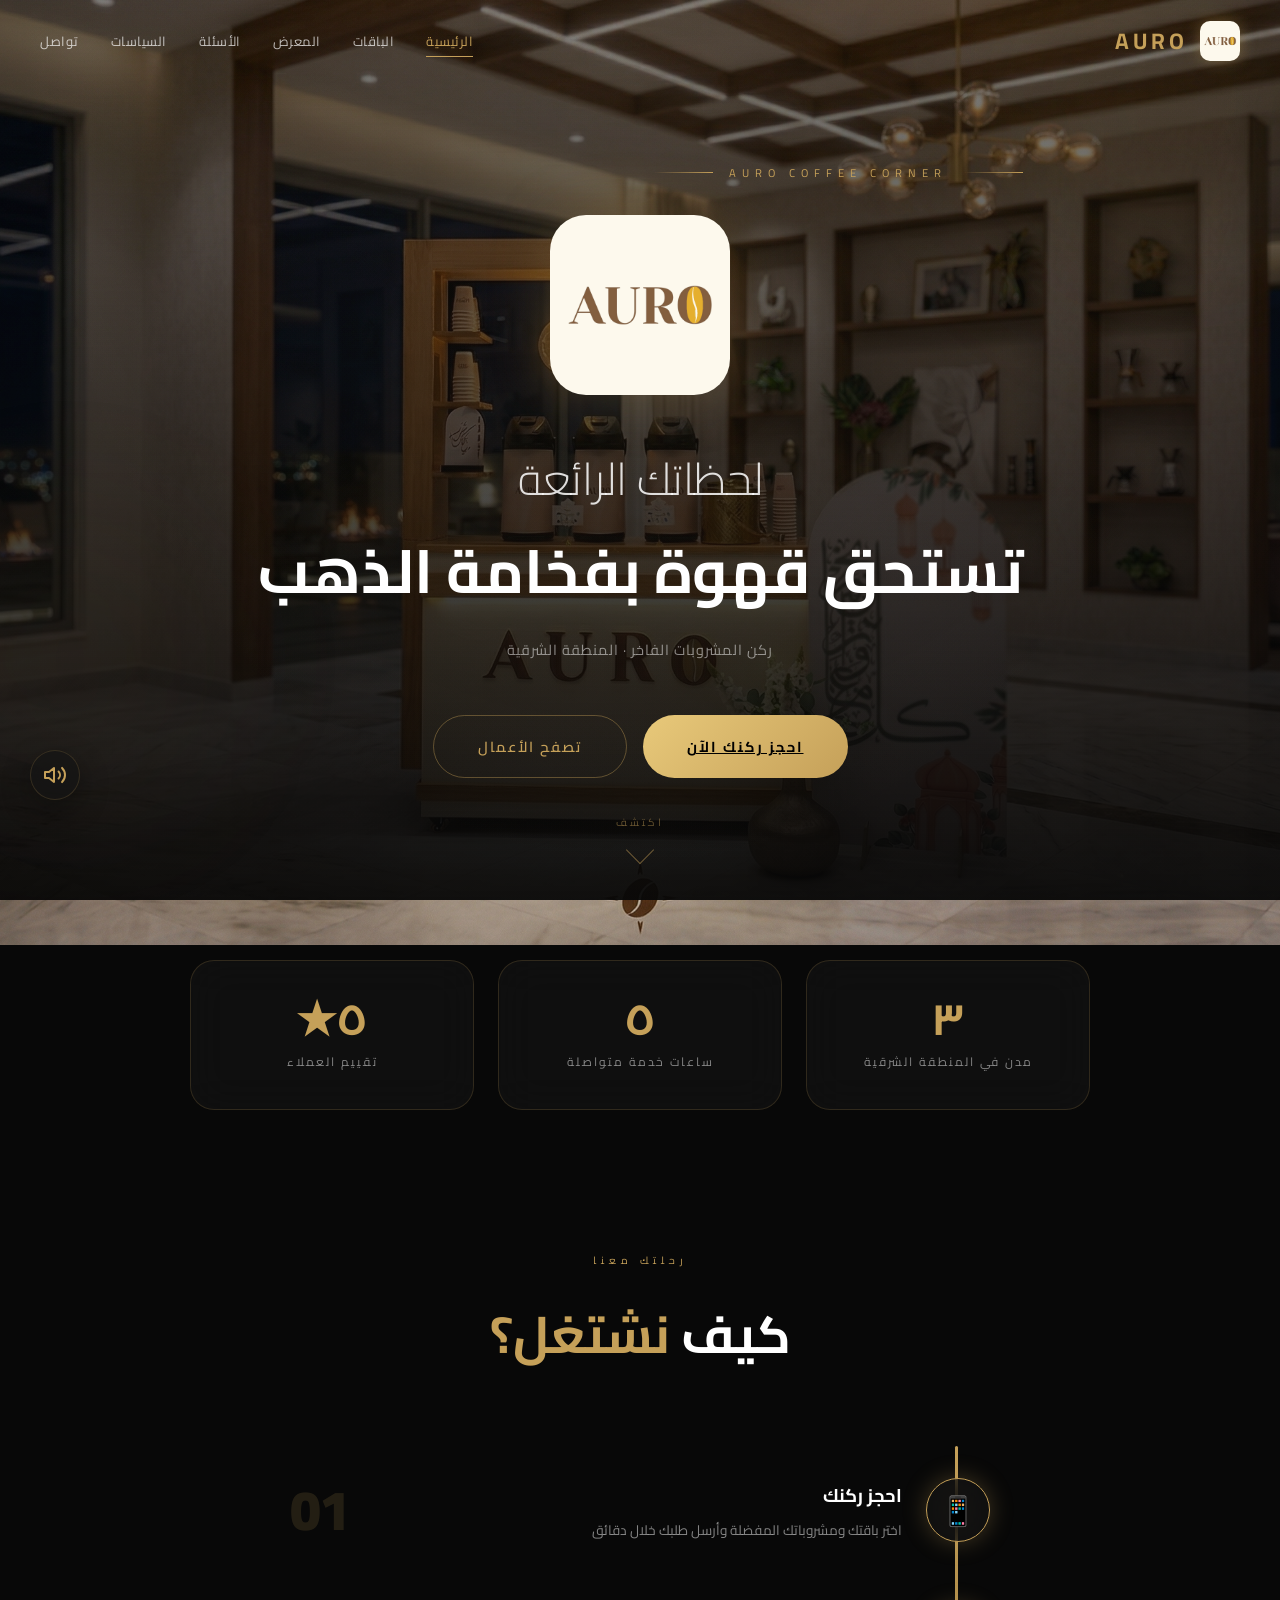
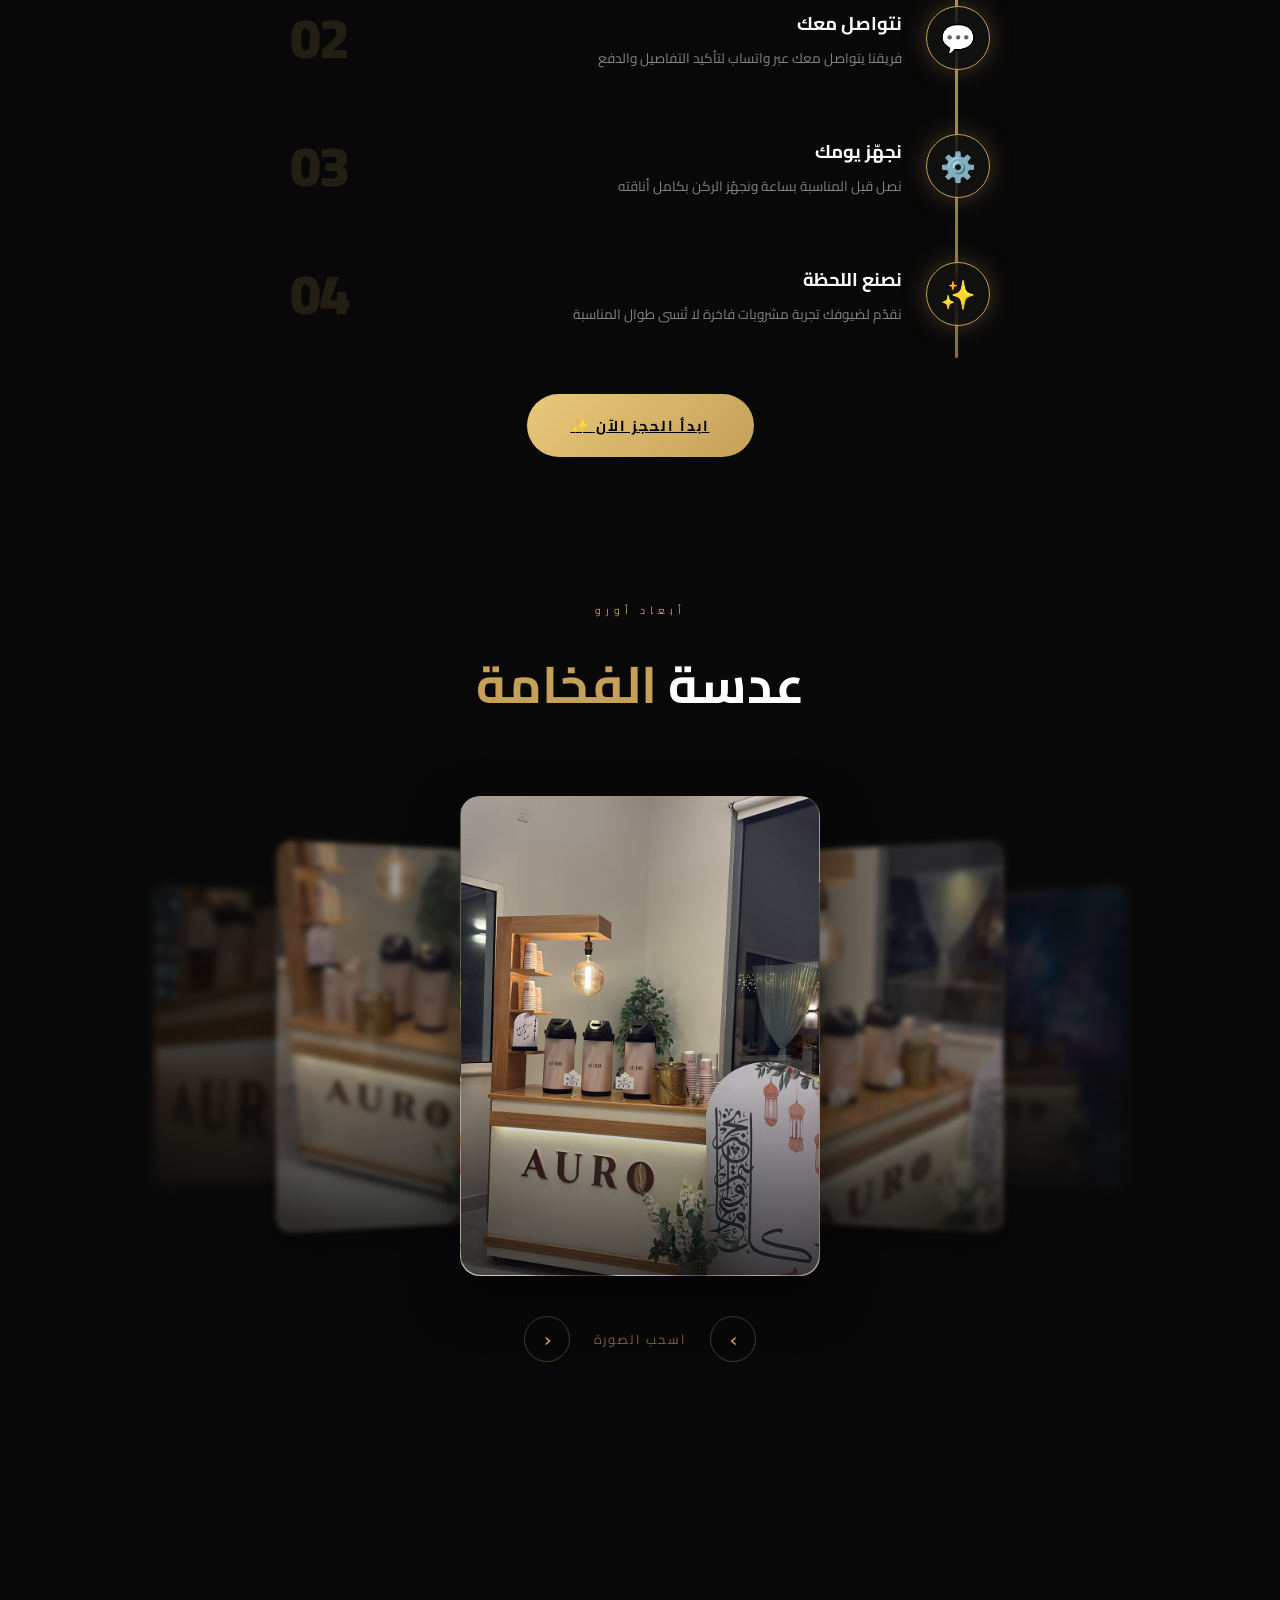
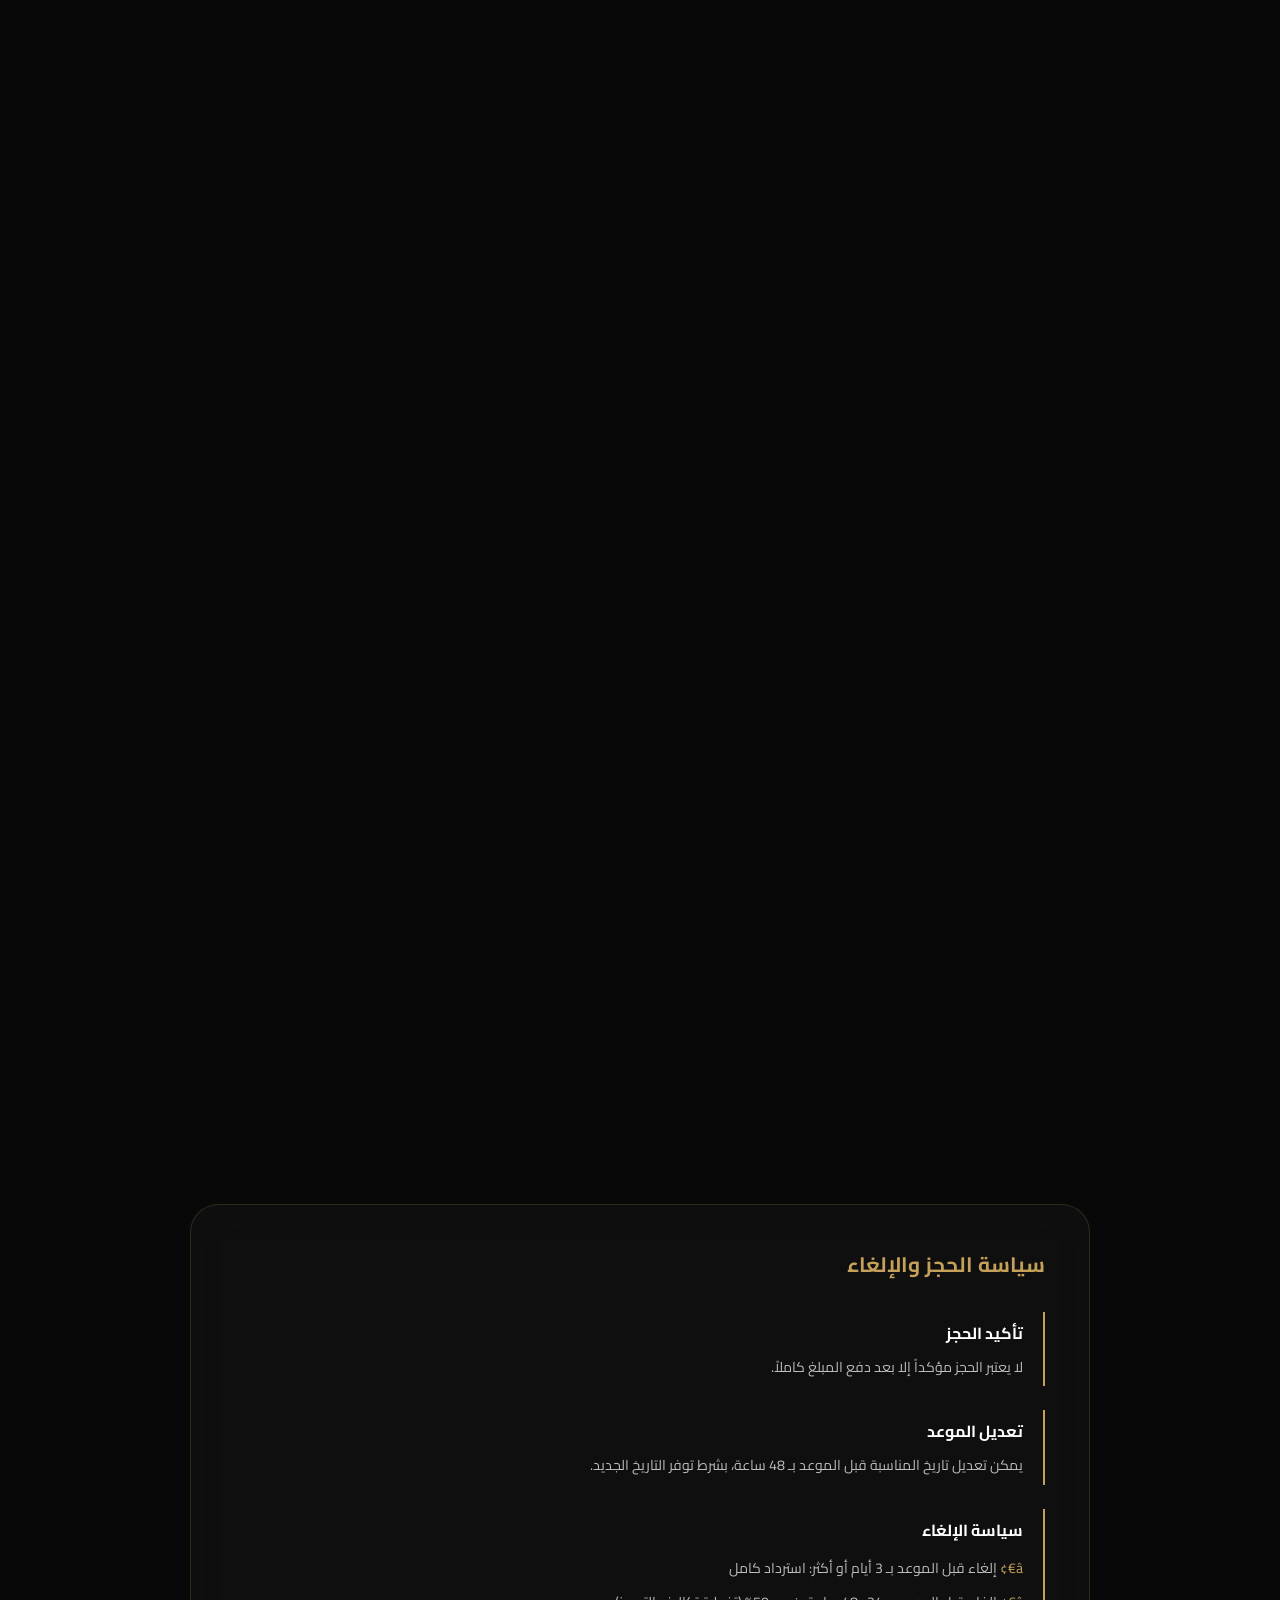
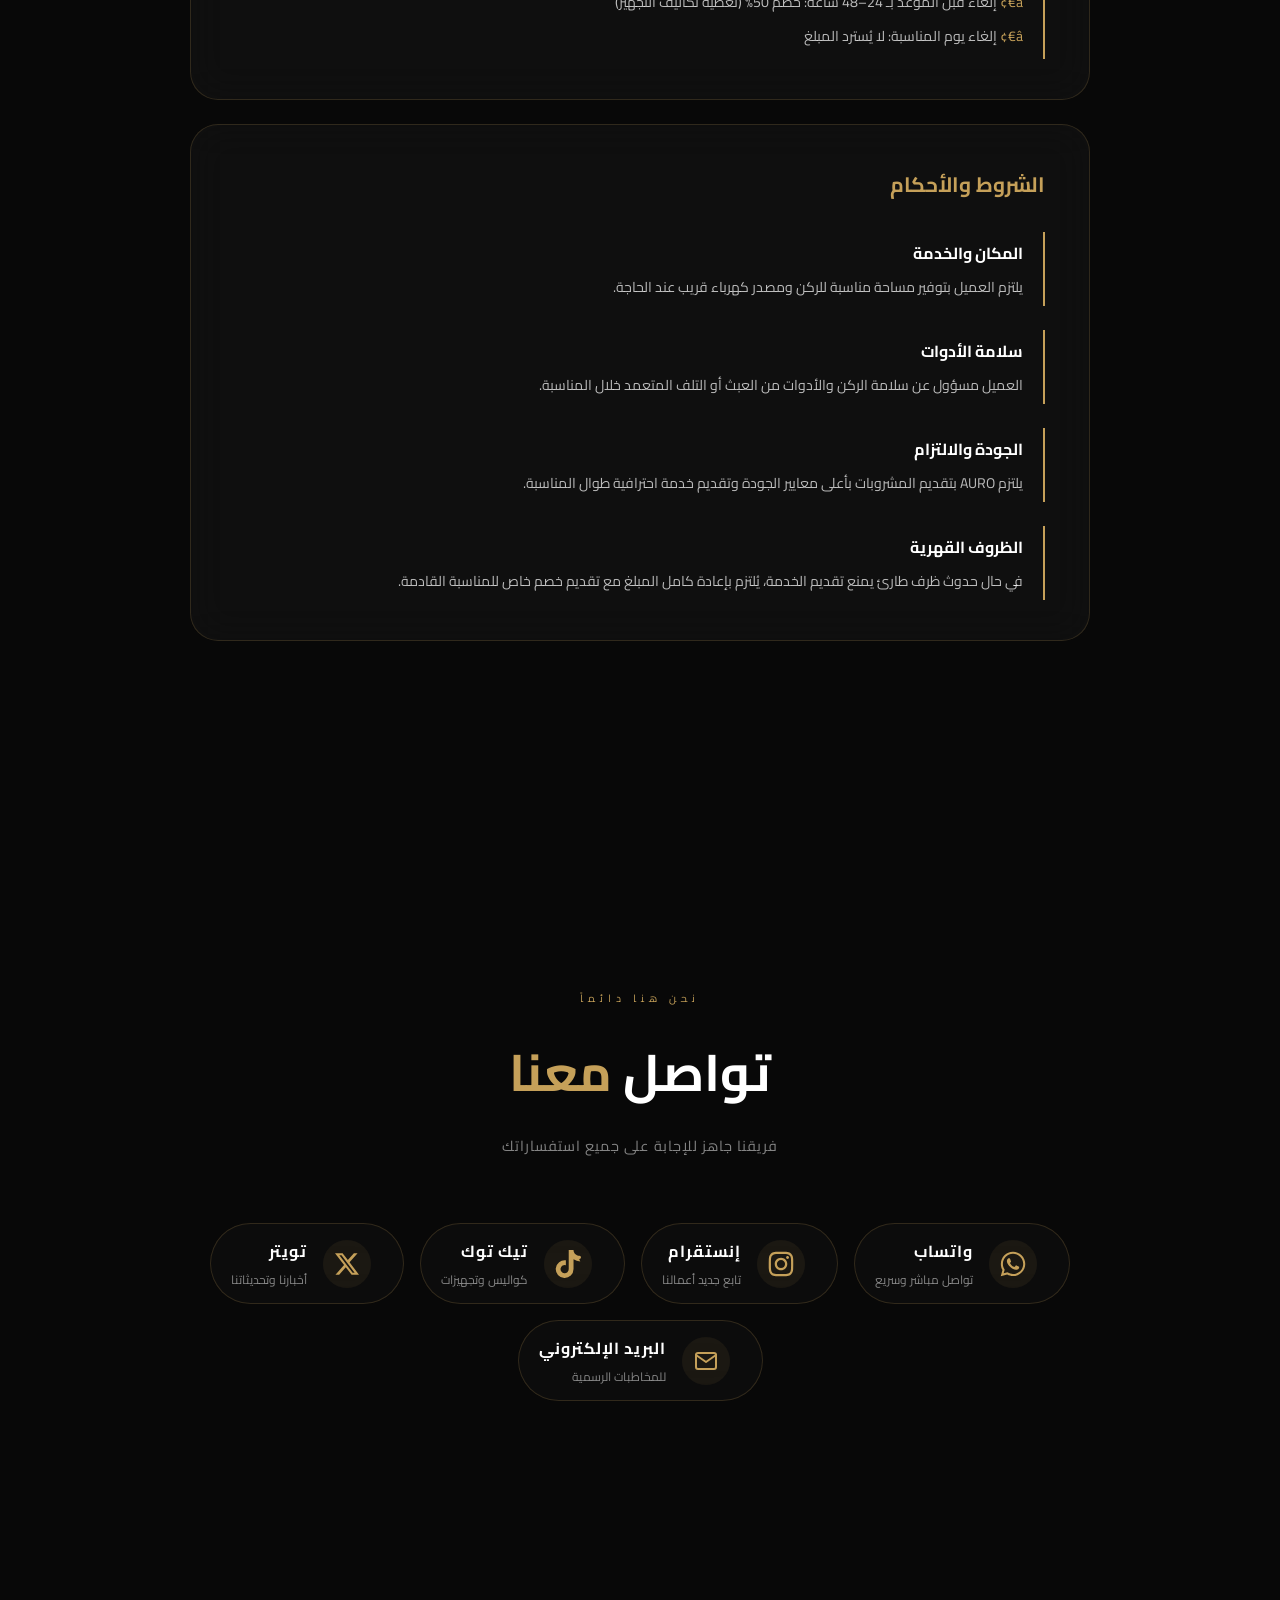
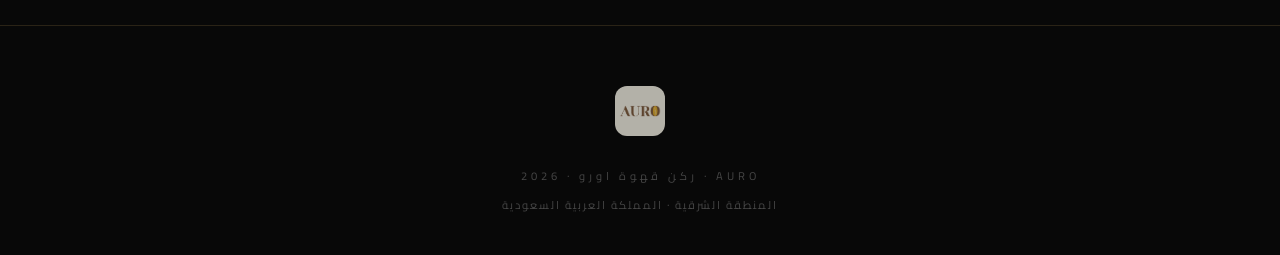
==== commit 8c6725b2: "Update index.html" ====
--- a/index.html
+++ b/index.html
@@ -290,12 +290,12 @@
       <div class="pkg-card reveal">
         <div class="pkg-icon">☕</div>
         <div class="pkg-name">الذهبية</div>
-        <div class="pkg-cups">20 <span>كوب</span></div>
-        <div class="pkg-price">٣٥٠ <span>ريال</span> <em class="pkg-deposit">+ ٥٠٠ تأمين</em></div>
+        <div class="pkg-cups">20-35 <span>كوب</span></div>
+        <div class="pkg-price">٤٥٠ <span>ريال</span> <em class="pkg-deposit">+ ٥٠٠ تأمين</em></div>
         <div class="pkg-desc">مثالية للجمعات والمناسبات الخاصة</div>
         <div class="pkg-features">
-          <div class="pkg-feature">الركن الخشبي الفاخر</div>
-          <div class="pkg-feature">حافظة ثلج</div>
+          <div class="pkg-feature">الركن الخشبي والأكواب</div>
+          <div class="pkg-feature">ترمس واحد وحافظة ثلج</div>
           <div class="pkg-feature">مشروب واحد مختار</div>
         </div>
         <a href="booking.html?pkg=gold" class="btn-primary pkg-book-btn">احجز الآن</a>
@@ -303,12 +303,12 @@
       <div class="pkg-card featured reveal reveal-delay-1">
         <div class="pkg-icon">✨</div>
         <div class="pkg-name" style="color:var(--gold)">البلاتينية</div>
-        <div class="pkg-cups">40 <span>كوب</span></div>
-        <div class="pkg-price">٤٥٠ <span>ريال</span> <em class="pkg-deposit">+ ٥٠٠ تأمين</em></div>
+        <div class="pkg-cups">40-70 <span>كوب</span></div>
+        <div class="pkg-price">٦٥٠ <span>ريال</span> <em class="pkg-deposit">+ ٥٠٠ تأمين</em></div>
         <div class="pkg-desc">للمناسبات الأنيقة والمتوسطة</div>
         <div class="pkg-features">
-          <div class="pkg-feature">الركن الخشبي الفاخر</div>
-          <div class="pkg-feature">حافظة ثلج</div>
+          <div class="pkg-feature">الركن الخشبي والأكواب</div>
+          <div class="pkg-feature">ترمسان وحافظة ثلج</div>
           <div class="pkg-feature">مشروبان مختاران</div>
         </div>
         <a href="booking.html?pkg=platinum" class="btn-primary pkg-book-btn">احجز الآن</a>
@@ -316,16 +316,27 @@
       <div class="pkg-card reveal reveal-delay-2">
         <div class="pkg-icon">👑</div>
         <div class="pkg-name">الملكية</div>
-        <div class="pkg-cups">60 <span>كوب</span></div>
-        <div class="pkg-price">٥٥٠ <span>ريال</span> <em class="pkg-deposit">+ ٥٠٠ تأمين</em></div>
+        <div class="pkg-cups">60-100 <span>كوب</span></div>
+        <div class="pkg-price">٨٥٠ <span>ريال</span> <em class="pkg-deposit">+ ٥٠٠ تأمين</em></div>
         <div class="pkg-desc">لحفلاتكم الكبرى والمناسبات الرسمية</div>
         <div class="pkg-features">
-          <div class="pkg-feature">الركن الخشبي الفاخر</div>
-          <div class="pkg-feature">حافظة ثلج</div>
+          <div class="pkg-feature">الركن الخشبي والأكواب</div>
+          <div class="pkg-feature">٣ ترامس وحافظة ثلج</div>
           <div class="pkg-feature">ثلاثة مشروبات مختارة</div>
         </div>
         <a href="booking.html?pkg=royal" class="btn-primary pkg-book-btn">احجز الآن</a>
       </div>
+    </div>
+    
+    <div class="additions-section reveal" style="text-align:center; margin-top: 40px; padding: 20px; background: rgba(255,255,255,0.03); border-radius: 12px; border: 1px solid rgba(197, 160, 89, 0.2);">
+      <h3 style="color:var(--gold); margin-bottom: 15px;">✨ إضافات اختيارية:</h3>
+      <div style="display:flex; justify-content:center; gap:30px; flex-wrap:wrap; font-size:1.1rem;">
+        <div>🎈 زينة تخرج / عيد / مناسبة (+١٠٠ ريال)</div>
+        <div>💁‍♀️ عاملة ضيافة (+٢٠٠ ريال)</div>
+      </div>
+      <p style="margin-top:20px; color:var(--text-muted); font-size:0.95rem;">
+        📍 الخدمة تشمل مدن: الدمام — الخبر — الظهران
+      </p>
     </div>
   </section>
 
@@ -544,4 +555,4 @@
   <script src="script.js"></script>
 </body>
 
-</html>+</html>
--- a/style.css
+++ b/style.css
@@ -0,0 +1,550 @@
+@import url('https://fonts.googleapis.com/css2?family=Cairo:wght@200;300;400;600;700;900&display=swap');
+
+:root {
+    --gold: #C5A059;
+    --gold-light: #E8C97A;
+    --gold-dark: #8B6B2E;
+    --dark: #080808;
+    --dark-2: #111111;
+    --dark-3: #1a1a1a;
+    --glass: rgba(20, 20, 20, 0.6);
+    --glass-border: rgba(197, 160, 89, 0.18);
+    --text-muted: rgba(255, 255, 255, 0.5);
+}
+
+*, *::before, *::after { margin: 0; padding: 0; box-sizing: border-box; -webkit-tap-highlight-color: transparent; }
+html { scroll-behavior: smooth; overflow-x: hidden; }
+img { -webkit-user-drag: none; user-select: none; }
+button, a { user-select: none; }
+body { font-family: 'Cairo', sans-serif; background: var(--dark); color: #fff; overflow-x: hidden; }
+
+/* â”€â”€ BACKGROUND â”€â”€ */
+#bg-slideshow {
+    position: fixed; inset: 0; z-index: -2;
+    background-image: url('AUROwebsitebg.png');
+    background-size: cover; background-position: center;
+    filter: blur(0px) brightness(0.8) saturate(1.2);
+    transform: scale(1.1); opacity: 1;
+}
+#bg-overlay {
+    position: fixed; inset: 0; z-index: -1;
+    background: radial-gradient(ellipse at 50% 0%, rgba(197,160,89,.06) 0%, transparent 70%),
+        linear-gradient(180deg, rgba(8,8,8,.4) 0%, rgba(8,8,8,.7) 60%, rgba(8,8,8,.95) 100%);
+}
+.orb { position: fixed; border-radius: 50%; pointer-events: none; z-index: -1; filter: blur(80px); animation: orbFloat 12s ease-in-out infinite; }
+.orb-1 { width: 400px; height: 400px; background: rgba(197,160,89,.06); top: -100px; right: -100px; animation-delay: 0s; }
+.orb-2 { width: 300px; height: 300px; background: rgba(197,160,89,.04); bottom: 10%; left: -80px; animation-delay: -5s; }
+@keyframes orbFloat { 0%,100% { transform: translateY(0) scale(1); } 50% { transform: translateY(-30px) scale(1.05); } }
+
+.particle { position: fixed; width: 3px; height: 3px; background: var(--gold); border-radius: 50%; pointer-events: none; z-index: 5; }
+
+/* â”€â”€ NAV â”€â”€ */
+nav { position: fixed; top: 0; left: 0; right: 0; z-index: 100; padding: 20px 40px; display: flex; align-items: center; justify-content: space-between; transition: all .4s ease; }
+nav.scrolled { background: rgba(8,8,8,.92); backdrop-filter: blur(30px); border-bottom: 1px solid var(--glass-border); padding: 14px 40px; box-shadow: 0 4px 30px rgba(197,160,89,.08); }
+.nav-logo { display: flex; align-items: center; gap: 12px; }
+.nav-logo img { width: 40px; border-radius: 10px; filter: drop-shadow(0 0 8px rgba(197,160,89,.4)); }
+.nav-logo span { font-size: 1.4rem; font-weight: 700; letter-spacing: 4px; color: var(--gold); }
+.nav-links { display: flex; gap: 32px; }
+.nav-links a { color: rgba(255,255,255,.7); font-size: .82rem; letter-spacing: .5px; position: relative; transition: color .3s; text-decoration: none; }
+.nav-links a::after { content: ''; position: absolute; bottom: -4px; right: 0; width: 0; height: 1px; background: var(--gold); transition: width .4s ease; }
+.nav-links a:hover { color: var(--gold); }
+.nav-links a:hover::after { width: 100%; }
+.nav-links a.active { color: var(--gold); }
+.nav-links a.active::after { width: 100%; }
+.hamburger { display: none; flex-direction: column; gap: 5px; cursor: pointer; padding: 5px; }
+.hamburger span { width: 26px; height: 2px; background: #fff; border-radius: 2px; transition: all .3s; display: block; }
+.hamburger.open span:nth-child(1) { transform: rotate(45deg) translate(5px, 5px); }
+.hamburger.open span:nth-child(2) { opacity: 0; transform: scaleX(0); }
+.hamburger.open span:nth-child(3) { transform: rotate(-45deg) translate(5px, -5px); }
+.mobile-nav { display: none; position: fixed; inset: 0; z-index: 99; background: rgba(8,8,8,.97); backdrop-filter: blur(40px); flex-direction: column; align-items: center; justify-content: center; gap: 32px; opacity: 0; pointer-events: none; transition: opacity .4s; }
+.mobile-nav.open { opacity: 1; pointer-events: all; }
+.mobile-nav a { font-size: 1.6rem; font-weight: 600; color: rgba(255,255,255,.7); text-decoration: none; transition: color .3s; letter-spacing: 2px; }
+.mobile-nav a:hover { color: var(--gold); }
+
+/* â”€â”€ SECTIONS â”€â”€ */
+section { min-height: 100vh; width: 100%; display: flex; flex-direction: column; align-items: center; justify-content: center; padding: 100px 20px 60px; position: relative; }
+.reveal { opacity: 0; transform: translateY(40px); transition: opacity .9s ease, transform .9s ease; }
+.reveal.visible { opacity: 1; transform: translateY(0); }
+.reveal-delay-1 { transition-delay: .1s; }
+.reveal-delay-2 { transition-delay: .2s; }
+.reveal-delay-3 { transition-delay: .3s; }
+
+/* â”€â”€ HERO â”€â”€ */
+#hero { min-height: 100vh; text-align: center; gap: 0; }
+.hero-eyebrow { font-size: .7rem; letter-spacing: 6px; color: var(--gold); text-transform: uppercase; margin-bottom: 32px; display: flex; align-items: center; gap: 16px; }
+.hero-eyebrow::before, .hero-eyebrow::after { content: ''; flex: 1; height: 1px; background: linear-gradient(90deg, transparent, var(--gold)); max-width: 60px; }
+.hero-logo { width: 180px; border-radius: 36px; margin-bottom: 40px; box-shadow: 0 0 60px rgba(197,160,89,.25); animation: heroLogoIn 1.2s cubic-bezier(.4,0,.2,1) forwards; }
+@keyframes heroLogoIn { from { opacity: 0; transform: scale(.7) translateY(20px); } to { opacity: 1; transform: scale(1) translateY(0); } }
+.hero-title { font-size: clamp(1.4rem, 4vw, 2.8rem); font-weight: 300; line-height: 1.6; color: rgba(255,255,255,.85); letter-spacing: 0px; margin-bottom: 16px; }
+.hero-title strong { font-weight: 700; color: #fff; display: block; font-size: clamp(1.5rem, 5vw, 3.8rem); letter-spacing: 0px; margin-top: 8px; }
+.hero-subtitle { font-size: .9rem; color: var(--text-muted); margin-bottom: 52px; letter-spacing: 1px; }
+.hero-cta { display: flex; gap: 16px; justify-content: center; flex-wrap: wrap; }
+
+.btn-primary { background: linear-gradient(135deg, var(--gold-light), var(--gold)); color: #000; font-weight: 700; font-size: .9rem; letter-spacing: 2px; padding: 18px 44px; border-radius: 100px; border: none; cursor: pointer; transition: all .4s ease; position: relative; overflow: hidden; font-family: 'Cairo', sans-serif; }
+.btn-primary::before { content: ''; position: absolute; inset: 0; background: linear-gradient(135deg, #fff3, transparent); opacity: 0; transition: opacity .3s; }
+.btn-primary:hover::before { opacity: 1; }
+.btn-primary:hover { transform: translateY(-4px); box-shadow: 0 20px 50px rgba(197,160,89,.4); }
+.btn-outline { background: transparent; color: var(--gold); font-weight: 600; font-size: .9rem; letter-spacing: 2px; padding: 16px 44px; border-radius: 100px; border: 1.5px solid rgba(197,160,89,.4); cursor: pointer; transition: all .4s ease; font-family: 'Cairo', sans-serif; }
+.btn-outline:hover { border-color: var(--gold); background: rgba(197,160,89,.08); transform: translateY(-4px); }
+
+.scroll-indicator { position: absolute; bottom: 40px; left: 50%; transform: translateX(-50%); display: flex; flex-direction: column; align-items: center; gap: 8px; opacity: .5; animation: bounce 2s ease infinite; }
+.scroll-indicator span { font-size: .65rem; letter-spacing: 3px; color: var(--gold); }
+.scroll-arrow { width: 20px; height: 20px; border-right: 1.5px solid var(--gold); border-bottom: 1.5px solid var(--gold); transform: rotate(45deg); }
+@keyframes bounce { 0%,100% { transform: translateX(-50%) translateY(0); } 50% { transform: translateX(-50%) translateY(8px); } }
+
+.gold-divider { width: 60px; height: 1.5px; background: linear-gradient(90deg, transparent, var(--gold), transparent); margin: 0 auto 60px; }
+
+/* â”€â”€ STATS â”€â”€ */
+#stats { min-height: auto; padding: 60px 20px; }
+.stats-grid { display: grid; grid-template-columns: repeat(auto-fit, minmax(180px, 1fr)); gap: 24px; width: 100%; max-width: 900px; }
+.stat-card { background: var(--glass); border: 1px solid var(--glass-border); backdrop-filter: blur(20px); border-radius: 24px; padding: 36px 24px; text-align: center; transition: all .4s; }
+.stat-card:hover { border-color: var(--gold); transform: translateY(-6px); box-shadow: 0 20px 40px rgba(197,160,89,.15); }
+.stat-number { font-size: 2.8rem; font-weight: 700; color: var(--gold); line-height: 1; }
+.stat-label { font-size: .75rem; color: var(--text-muted); letter-spacing: 2px; margin-top: 8px; }
+
+/* â”€â”€ SECTION HEADER â”€â”€ */
+.section-header { text-align: center; margin-bottom: 64px; }
+.section-tag { font-size: .65rem; letter-spacing: 5px; color: var(--gold); text-transform: uppercase; margin-bottom: 16px; display: block; }
+.section-title { font-size: clamp(2rem, 4vw, 3.2rem); font-weight: 700; }
+.section-subtitle { font-size: .9rem; color: var(--text-muted); margin-top: 12px; letter-spacing: 1px; }
+
+/* â”€â”€ PACKAGES â”€â”€ */
+.packages-grid { display: grid; grid-template-columns: repeat(auto-fit, minmax(280px, 1fr)); gap: 24px; width: 100%; max-width: 1100px; }
+.pkg-card { background: var(--glass); border: 1px solid var(--glass-border); backdrop-filter: blur(25px); border-radius: 32px; padding: 44px 36px; text-align: center; cursor: pointer; position: relative; transition: all .5s cubic-bezier(.25,.46,.45,.94); overflow: hidden; }
+.pkg-card::before { content: ''; position: absolute; top: -50%; left: -50%; width: 200%; height: 200%; background: radial-gradient(circle, rgba(197,160,89,.12) 0%, transparent 65%); opacity: 0; transition: opacity .5s; }
+.pkg-card:hover::before, .pkg-card.selected::before { opacity: 1; }
+.pkg-card:hover { border-color: var(--gold); transform: translateY(-10px); box-shadow: 0 30px 60px rgba(197,160,89,.2); }
+.pkg-card.selected { border-color: var(--gold); background: rgba(197,160,89,.08); box-shadow: 0 0 0 2px var(--gold), 0 30px 60px rgba(197,160,89,.25); }
+.pkg-card.featured { border-color: rgba(197,160,89,.5); }
+.pkg-badge { display: inline-block; background: var(--gold); color: #000; font-size: .6rem; font-weight: 700; letter-spacing: 2px; padding: 5px 14px; border-radius: 100px; margin-bottom: 20px; text-transform: uppercase; }
+.pkg-icon { font-size: 2.5rem; margin-bottom: 20px; filter: drop-shadow(0 0 12px rgba(197,160,89,.4)); }
+.pkg-name { font-size: 1.4rem; font-weight: 700; margin-bottom: 8px; }
+.pkg-cups { font-size: 3.5rem; font-weight: 200; color: var(--gold); line-height: 1; margin: 16px 0 4px; }
+.pkg-cups span { font-size: 1rem; font-weight: 400; color: rgba(255,255,255,.6); }
+.pkg-desc { font-size: .78rem; color: var(--text-muted); letter-spacing: 1.5px; margin-top: 16px; }
+.pkg-features { margin-top: 28px; text-align: right; display: flex; flex-direction: column; gap: 10px; }
+.pkg-feature { display: flex; align-items: center; gap: 10px; font-size: .82rem; color: rgba(255,255,255,.7); }
+.pkg-feature::before { content: 'âœ¦'; color: var(--gold); font-size: .6rem; flex-shrink: 0; }
+.pkg-price { font-size: 2.2rem; font-weight: 700; color: var(--gold); margin: 16px 0 4px; line-height: 1; }
+.pkg-price span { font-size: .9rem; font-weight: 400; color: rgba(255,255,255,.6); }
+.pkg-deposit { display: inline-block; font-size: .7rem; font-style: normal; font-weight: 600; color: rgba(255,255,255,.45); margin-top: 6px; letter-spacing: .5px; background: rgba(197,160,89,.1); border-radius: 100px; padding: 4px 14px; }
+.pkg-book-btn { display: inline-block; margin-top: 24px; text-decoration: none; font-size: .82rem; letter-spacing: 1.5px; padding: 12px 28px; }
+
+/* â”€â”€ DRINKS â”€â”€ */
+#drinks-section { background: rgba(197,160,89,.02); }
+.drinks-info { font-size: .85rem; color: var(--text-muted); margin-bottom: 32px; letter-spacing: 1px; }
+.drinks-progress { display: flex; gap: 10px; justify-content: center; margin-bottom: 44px; flex-wrap: wrap; }
+.dp { width: 14px; height: 14px; border-radius: 50%; background: rgba(197,160,89,.2); border: 1.5px solid rgba(197,160,89,.3); transition: all .4s; }
+.dp.filled { background: var(--gold); border-color: var(--gold); box-shadow: 0 0 12px rgba(197,160,89,.6); transform: scale(1.2); }
+.drinks-grid { display: grid; grid-template-columns: repeat(auto-fit, minmax(160px, 1fr)); gap: 16px; width: 100%; max-width: 800px; }
+.drink-card { background: rgba(0,0,0,.4); border: 1.5px solid rgba(197,160,89,.15); border-radius: 20px; padding: 28px 20px; text-align: center; cursor: pointer; transition: all .35s ease; position: relative; overflow: hidden; }
+.drink-card::after { content: ''; position: absolute; inset: 0; background: linear-gradient(135deg, rgba(197,160,89,.15), transparent); opacity: 0; transition: opacity .3s; }
+.drink-card:hover::after, .drink-card.active::after { opacity: 1; }
+.drink-card:hover { border-color: var(--gold); transform: translateY(-4px); }
+.drink-card.active { background: rgba(197,160,89,.12); border-color: var(--gold); box-shadow: 0 0 25px rgba(197,160,89,.2); }
+.drink-icon { font-size: 2rem; margin-bottom: 12px; display: block; }
+.drink-name { font-size: .85rem; font-weight: 600; position: relative; z-index: 1; }
+.drink-check { position: absolute; top: 12px; left: 12px; width: 22px; height: 22px; background: var(--gold); border-radius: 50%; display: flex; align-items: center; justify-content: center; font-size: .75rem; color: #000; font-weight: 700; opacity: 0; transform: scale(0); transition: all .3s; }
+.drink-card.active .drink-check { opacity: 1; transform: scale(1); }
+
+/* â”€â”€ FORM â”€â”€ */
+.booking-form-wrap { width: 100%; max-width: 750px; }
+.form-card { background: var(--glass); border: 1px solid var(--glass-border); backdrop-filter: blur(30px); border-radius: 36px; padding: 52px 48px; }
+.form-grid-2 { display: grid; grid-template-columns: 1fr 1fr; gap: 20px; }
+.field { display: flex; flex-direction: column; gap: 8px; margin-bottom: 4px; }
+.field label { font-size: .8rem; color: var(--gold); font-weight: 600; letter-spacing: .5px; }
+.field label span { color: #f87171; }
+.glass-input { background: rgba(255,255,255,.07); border: 1.5px solid rgba(197,160,89,.25); border-radius: 14px; padding: 15px 18px; color: #fff; font-family: 'Cairo', sans-serif; font-size: 15px; outline: none; width: 100%; transition: all .3s; -webkit-appearance: none; appearance: none; color-scheme: dark; }
+.glass-input:focus { border-color: var(--gold); background: rgba(255,255,255,.1); box-shadow: 0 0 0 3px rgba(197,160,89,.15); }
+.glass-input.err { border-color: #f87171; animation: shake .3s; }
+.glass-input::placeholder { color: rgba(255,255,255,.4); }
+.err-msg { font-size: .73rem; color: #f87171; display: none; }
+.field.has-error .err-msg { display: block; }
+.field.has-error .glass-input { border-color: #f87171; }
+select.glass-input { cursor: pointer; background-image: url("data:image/svg+xml,%3Csvg xmlns='http://www.w3.org/2000/svg' width='12' height='8' viewBox='0 0 12 8'%3E%3Cpath fill='%23C5A059' d='M6 8L0 0h12z'/%3E%3C/svg%3E"); background-repeat: no-repeat; background-position: left 16px center; padding-right: 44px; }
+select.glass-input option { background: #1a1a1a; }
+input[type="date"].glass-input::-webkit-calendar-picker-indicator, input[type="time"].glass-input::-webkit-calendar-picker-indicator { filter: invert(1) sepia(1) saturate(3); cursor: pointer; opacity: .8; }
+@keyframes shake { 0%,100% { transform: translateX(0); } 25% { transform: translateX(-8px); } 75% { transform: translateX(8px); } }
+.order-summary { background: rgba(197,160,89,.06); border: 1px solid rgba(197,160,89,.3); border-radius: 20px; padding: 24px 28px; margin: 28px 0; }
+.summary-title { font-size: .8rem; color: var(--gold); font-weight: 700; letter-spacing: 2px; margin-bottom: 16px; }
+.summary-row { display: flex; justify-content: space-between; align-items: center; font-size: .85rem; padding: 6px 0; border-bottom: 1px solid rgba(197,160,89,.1); }
+.summary-row:last-child { border-bottom: none; }
+.summary-row .label { color: var(--text-muted); }
+.summary-row .val { font-weight: 600; color: #fff; font-size: .8rem; max-width: 55%; text-align: left; }
+
+/* â”€â”€ GALLERY â”€â”€ */
+.gallery-wrap { width: 100%; max-width: 1300px; }
+.gallery-grid { display: grid; grid-template-columns: repeat(4, 1fr); grid-auto-rows: 260px; gap: 20px; }
+.gallery-item { border-radius: 20px; overflow: hidden; cursor: pointer; position: relative; border: 1px solid rgba(197,160,89,0.15); transition: all 0.4s; }
+.gallery-item:hover { border-color: rgba(197,160,89,0.4); box-shadow: 0 10px 30px rgba(0,0,0,0.4); }
+.gallery-item img { width: 100%; height: 100%; object-fit: cover; transition: transform .9s cubic-bezier(0.25,0.46,0.45,0.94); display: block; }
+.gallery-item:hover img { transform: scale(1.08); }
+.gallery-item::after { content: ''; position: absolute; inset: 0; background: linear-gradient(0deg, rgba(8,8,8,0.8) 0%, transparent 60%); opacity: 0; transition: opacity .4s; pointer-events: none; }
+.gallery-item:hover::after { opacity: 1; }
+.gallery-item.large { grid-column: span 2; grid-row: span 2; }
+.gallery-item.wide { grid-column: span 2; grid-row: span 1; }
+.lightbox { position: fixed; inset: 0; background: rgba(0,0,0,.96); z-index: 1000; display: none; align-items: center; justify-content: center; padding: 20px; }
+.lightbox.open { display: flex; }
+.lightbox img { max-width: 90vw; max-height: 85vh; object-fit: contain; border-radius: 16px; box-shadow: 0 0 80px rgba(197,160,89,.2); animation: lbIn .4s ease; }
+@keyframes lbIn { from { opacity: 0; transform: scale(.85); } to { opacity: 1; transform: scale(1); } }
+.lb-close { position: fixed; top: 24px; right: 24px; background: var(--gold); color: #000; width: 44px; height: 44px; border-radius: 50%; display: flex; align-items: center; justify-content: center; cursor: pointer; font-size: 22px; font-weight: 700; transition: all .3s; }
+.lb-close:hover { transform: rotate(90deg) scale(1.1); }
+.lb-nav { position: fixed; top: 50%; transform: translateY(-50%); background: rgba(197,160,89,.2); border: 1px solid rgba(197,160,89,.4); border-radius: 50%; width: 52px; height: 52px; display: flex; align-items: center; justify-content: center; cursor: pointer; font-size: 28px; color: #fff; transition: all .3s; backdrop-filter: blur(10px); }
+.lb-nav:hover { background: var(--gold); color: #000; }
+.lb-prev { right: 20px; }
+.lb-next { left: 20px; }
+
+/* â”€â”€ FAQ â”€â”€ */
+.faq-wrap { width: 100%; max-width: 820px; }
+.faq-item { background: var(--glass); border: 1px solid var(--glass-border); border-radius: 20px; margin-bottom: 12px; overflow: hidden; transition: all .35s; }
+.faq-item:hover, .faq-item.open { border-color: rgba(197,160,89,.4); }
+.faq-q { display: flex; justify-content: space-between; align-items: center; padding: 22px 28px; cursor: pointer; gap: 16px; }
+.faq-q h3 { font-size: 1rem; font-weight: 600; flex: 1; }
+.faq-icon-btn { width: 32px; height: 32px; border-radius: 50%; background: rgba(197,160,89,.15); display: flex; align-items: center; justify-content: center; color: var(--gold); font-size: 22px; line-height: 1; transition: all .35s; flex-shrink: 0; }
+.faq-item.open .faq-icon-btn { transform: rotate(45deg); background: var(--gold); color: #000; }
+.faq-a { max-height: 0; overflow: hidden; transition: max-height .45s ease; }
+.faq-a-inner { padding: 0 28px 20px; color: rgba(255,255,255,.72); font-size: .9rem; line-height: 1.9; }
+
+/* â”€â”€ POLICIES â”€â”€ */
+.policy-card { background: var(--glass); border: 1px solid var(--glass-border); backdrop-filter: blur(20px); border-radius: 28px; padding: 40px 44px; width: 100%; max-width: 900px; margin-bottom: 24px; }
+.policy-item { border-right: 2px solid var(--gold); padding-right: 20px; padding-top: 6px; padding-bottom: 6px; margin-bottom: 24px; }
+.policy-item:last-child { margin-bottom: 0; }
+.policy-item h4 { font-size: 1rem; font-weight: 700; margin-bottom: 6px; }
+.policy-item p, .policy-item ul { font-size: .88rem; color: rgba(255,255,255,.72); line-height: 1.85; }
+.policy-item ul { list-style: none; padding: 0; }
+.policy-item ul li { padding: 4px 0; }
+.policy-item ul li::before { content: 'â€¢ '; color: var(--gold); }
+
+/* â”€â”€ CONTACT â”€â”€ */
+.social-grid { display: flex; flex-wrap: wrap; justify-content: center; gap: 16px; width: 100%; max-width: 900px; margin: 0 auto; }
+.contact-card { display: flex; align-items: center; gap: 16px; padding: 12px 32px 12px 20px; background: rgba(20,20,20,0.4); border: 1px solid rgba(197,160,89,0.2); border-radius: 100px; backdrop-filter: blur(20px); text-decoration: none; transition: all 0.4s cubic-bezier(0.25,1,0.5,1); position: relative; overflow: hidden; }
+.contact-card::before { content: ''; position: absolute; inset: 0; background: linear-gradient(135deg, rgba(197,160,89,0.1), transparent); opacity: 0; transition: opacity 0.5s; }
+.contact-card:hover { transform: translateY(-4px); border-color: var(--gold); box-shadow: 0 15px 30px rgba(0,0,0,0.4), 0 0 20px rgba(197,160,89,0.1); background: rgba(30,30,30,0.6); }
+.contact-card:hover::before { opacity: 1; }
+.card-icon { width: 48px; height: 48px; background: rgba(197,160,89,0.08); border: 1px solid transparent; border-radius: 50%; display: flex; align-items: center; justify-content: center; color: var(--gold); transition: all 0.4s ease; flex-shrink: 0; }
+.contact-card:hover .card-icon { background: var(--gold); color: #000; transform: rotate(10deg) scale(1.1); box-shadow: 0 0 15px rgba(197,160,89,0.4); }
+.card-content { display: flex; flex-direction: column; gap: 2px; z-index: 1; }
+.card-title { font-size: 1rem; font-weight: 700; color: #fff; transition: color 0.3s; letter-spacing: 1px; }
+.card-desc { font-size: 0.75rem; color: rgba(255,255,255,0.5); transition: color 0.3s; }
+.contact-card:hover .card-title { color: var(--gold); }
+.contact-card:hover .card-desc { color: rgba(255,255,255,0.8); }
+.contact-card.whatsapp:hover { border-color: #25D366; box-shadow: 0 15px 30px rgba(0,0,0,0.4), 0 0 20px rgba(37,211,102,0.15); }
+.contact-card.whatsapp:hover .card-icon { background: #25D366; color: #fff; }
+.contact-card.whatsapp:hover .card-title { color: #25D366; }
+.contact-card.instagram:hover { border-color: #E4405F; box-shadow: 0 15px 30px rgba(0,0,0,0.4), 0 0 20px rgba(228,64,95,0.15); }
+.contact-card.instagram:hover .card-icon { background: #E4405F; color: #fff; }
+.contact-card.instagram:hover .card-title { color: #E4405F; }
+.contact-card.tiktok:hover { border-color: #fff; box-shadow: 0 15px 30px rgba(0,0,0,0.4), 0 0 20px rgba(255,255,255,0.15); }
+.contact-card.tiktok:hover .card-icon { background: #fff; color: #000; }
+.contact-card.tiktok:hover .card-title { color: #fff; }
+.contact-card.twitter:hover { border-color: #1DA1F2; box-shadow: 0 15px 30px rgba(0,0,0,0.4), 0 0 20px rgba(29,161,242,0.15); }
+.contact-card.twitter:hover .card-icon { background: #1DA1F2; color: #fff; }
+.contact-card.twitter:hover .card-title { color: #1DA1F2; }
+.contact-card.email:hover { border-color: var(--gold); }
+.contact-card.email:hover .card-icon { background: var(--gold); color: #000; }
+.contact-card.email:hover .card-title { color: var(--gold); }
+@media (max-width: 768px) { .social-grid { flex-direction: column; } .contact-card { width: 100%; padding: 14px 24px; } }
+
+/* â”€â”€ FOOTER â”€â”€ */
+footer { padding: 60px 40px 40px; text-align: center; border-top: 1px solid var(--glass-border); }
+.footer-logo { width: 50px; border-radius: 12px; margin-bottom: 20px; opacity: .7; }
+.footer-text { font-size: .7rem; color: rgba(255,255,255,.25); letter-spacing: 4px; text-transform: uppercase; }
+
+/* â”€â”€ TOAST â”€â”€ */
+.toast { position: fixed; top: 90px; right: 20px; z-index: 2000; background: var(--dark-3); border: 1px solid var(--gold); border-radius: 16px; padding: 16px 24px; display: flex; align-items: center; gap: 12px; transform: translateX(calc(100% + 40px)); transition: transform .5s cubic-bezier(.34,1.56,.64,1); box-shadow: 0 10px 40px rgba(0,0,0,.5); max-width: 340px; }
+.toast.visible { transform: translateX(0); }
+.toast.success { border-color: #4ade80; }
+.toast.error { border-color: #f87171; }
+.toast-icon { font-size: 1.3rem; }
+.toast-msg { font-size: .85rem; }
+
+/* â”€â”€ SCROLL TOP â”€â”€ */
+#scrollTop { position: fixed; bottom: 32px; left: 32px; z-index: 50; width: 48px; height: 48px; border-radius: 50%; background: linear-gradient(135deg, var(--gold-light), var(--gold)); display: flex; align-items: center; justify-content: center; cursor: pointer; opacity: 0; transform: translateY(20px) scale(.8); transition: all .4s ease; box-shadow: 0 8px 24px rgba(197,160,89,.3); }
+#wa-float svg { transition: transform .3s ease; filter: drop-shadow(0 2px 10px rgba(0,0,0,0.3)); color: var(--gold); }
+#scrollTop.visible { opacity: 1; transform: translateY(0) scale(1); }
+#scrollTop:hover { transform: translateY(-5px) scale(1.05); box-shadow: 0 16px 40px rgba(197,160,89,.4); }
+#scrollTop svg { width: 20px; height: 20px; fill: #000; }
+
+/* â”€â”€ RESPONSIVE â”€â”€ */
+@media(max-width:900px) {
+    .gallery-grid { grid-template-columns: repeat(2, 1fr); }
+    .gallery-item.large { grid-column: span 1; grid-row: span 1; }
+    .gallery-item { height: 220px; }
+}
+@media(max-width:767px) {
+    nav { padding: 16px 20px; }
+    nav.scrolled { padding: 12px 20px; }
+    .nav-links { display: none; }
+    .hamburger { display: flex; }
+    .mobile-nav { display: flex; }
+    .form-card { padding: 36px 24px; }
+    .form-grid-2 { grid-template-columns: 1fr; }
+    .gallery-grid { grid-template-columns: 1fr 1fr; gap: 10px; }
+    .gallery-item { height: 160px; }
+    .gallery-item.large { grid-column: span 1; grid-row: span 1; }
+    section { padding: 80px 16px 48px; }
+    .step-actions { flex-direction: column; gap: 12px !important; }
+    .step-actions button { width: 100% !important; max-width: none !important; }
+    .auro-calendar { width: 100%; max-width: 320px; left: 50%; transform: translateX(-50%) scale(.9); }
+    .auro-calendar.visible { transform: translateX(-50%) scale(1); }
+    .packages-grid { grid-template-columns: 1fr; max-width: 440px; }
+    .drinks-grid { grid-template-columns: repeat(2, 1fr); }
+    .policy-card { padding: 28px 20px; }
+    .lb-prev { right: 8px; }
+    .lb-next { left: 8px; }
+    .lb-nav { width: 40px; height: 40px; font-size: 22px; }
+}
+@media (max-width:900px) {
+    .gallery-grid { grid-template-columns: repeat(2,1fr); grid-auto-rows: 200px; }
+    .gallery-item.large { grid-column: span 2; grid-row: span 2; }
+    .gallery-item.wide { grid-column: span 2; grid-row: span 1; }
+}
+@media (max-width:600px) {
+    .gallery-grid { grid-template-columns: 1fr; grid-auto-rows: 240px; }
+    .gallery-item.large, .gallery-item.wide { grid-column: span 1; grid-row: span 1; }
+}
+
+/* â”€â”€ PRELOADER â”€â”€ */
+#preloader { position: fixed; inset: 0; z-index: 10000; background: #080808; display: flex; flex-direction: column; align-items: center; justify-content: center; transition: opacity .6s ease, visibility .6s; }
+#preloader.hide { opacity: 0; visibility: hidden; pointer-events: none; }
+.preloader-logo { width: 120px; border-radius: 28px; animation: preloaderPulse 1.8s ease-in-out infinite; }
+@keyframes preloaderPulse { 0%,100% { transform: scale(1); opacity: .7; } 50% { transform: scale(1.08); opacity: 1; } }
+.preloader-bar { width: 160px; height: 3px; background: rgba(197,160,89,.2); border-radius: 4px; margin-top: 32px; overflow: hidden; }
+.preloader-fill { width: 0; height: 100%; background: var(--gold); border-radius: 4px; animation: preloaderFill 1.5s ease forwards; }
+@keyframes preloaderFill { to { width: 100%; } }
+
+/* â”€â”€ BOOKING STEPPER â”€â”€ */
+#booking-stepper { position: fixed; top: 0; left: 0; right: 0; z-index: 95; background: rgba(8,8,8,.95); backdrop-filter: blur(30px); border-bottom: 1px solid var(--glass-border); display: flex; align-items: center; justify-content: center; gap: 0; padding: 14px 20px; transition: transform .4s ease, opacity .4s; }
+.stepper-hidden { transform: translateY(-100%); opacity: 0; pointer-events: none; }
+.stepper-step { display: flex; flex-direction: column; align-items: center; gap: 4px; cursor: pointer; opacity: .4; transition: all .3s; padding: 0 16px; }
+.stepper-step.active { opacity: 1; }
+.stepper-step.completed { opacity: .8; }
+.stepper-dot { width: 36px; height: 36px; border-radius: 50%; border: 2px solid rgba(197,160,89,.3); display: flex; align-items: center; justify-content: center; font-size: .85rem; font-weight: 700; color: rgba(255,255,255,.5); transition: all .4s; }
+.stepper-step.active .stepper-dot { border-color: var(--gold); background: var(--gold); color: #000; box-shadow: 0 0 20px rgba(197,160,89,.5); }
+.stepper-step.completed .stepper-dot { border-color: var(--gold); color: var(--gold); }
+.stepper-step span { font-size: .65rem; letter-spacing: 1px; color: rgba(255,255,255,.5); transition: color .3s; }
+.stepper-step.active span { color: var(--gold); font-weight: 600; }
+.stepper-step.completed span { color: rgba(197,160,89,.7); }
+.stepper-line { width: 48px; height: 2px; background: rgba(197,160,89,.15); border-radius: 2px; position: relative; overflow: hidden; align-self: center; margin-bottom: 20px; }
+.stepper-line::after { content: ''; position: absolute; inset: 0; background: var(--gold); transform: scaleX(0); transform-origin: right; transition: transform .5s ease; }
+.stepper-line.filled::after { transform: scaleX(1); }
+@media(max-width:767px) { .stepper-step { padding: 0 10px; } .stepper-dot { width: 30px; height: 30px; font-size: .75rem; } .stepper-line { width: 28px; } .stepper-step span { font-size: .55rem; } }
+
+/* â”€â”€ BACK BUTTON â”€â”€ */
+.back-btn { background: transparent; border: 1.5px solid rgba(197,160,89,.3); color: var(--gold); font-family: 'Cairo', sans-serif; font-size: .82rem; font-weight: 600; padding: 10px 24px; border-radius: 100px; cursor: pointer; transition: all .3s; margin-bottom: 20px; align-self: flex-end; letter-spacing: 1px; }
+.back-btn:hover { border-color: var(--gold); background: rgba(197,160,89,.1); }
+@media(max-width:767px) { .back-btn { padding: 8px 18px; font-size: .75rem; margin-bottom: 15px; } }
+
+/* â”€â”€ HOW IT WORKS â”€â”€ */
+#how-it-works { min-height: auto; padding: 80px 20px; }
+.hiw-timeline { position: relative; width: 100%; max-width: 700px; display: flex; flex-direction: column; gap: 0; }
+.hiw-line { position: absolute; top: 0; bottom: 0; right: 32px; width: 3px; background: rgba(197,160,89,.1); border-radius: 3px; z-index: 0; }
+.hiw-line::after { content: ''; position: absolute; top: 0; right: 0; width: 100%; height: 0; background: linear-gradient(180deg, var(--gold), var(--gold-dark)); border-radius: 3px; transition: height 1.2s cubic-bezier(.4,0,.2,1); }
+.hiw-line.animate::after { height: 100%; }
+.hiw-step { display: flex; align-items: center; gap: 24px; padding: 32px 0; position: relative; z-index: 1; }
+.hiw-icon { width: 64px; height: 64px; flex-shrink: 0; background: var(--glass); border: 1.5px solid var(--glass-border); border-radius: 50%; display: flex; align-items: center; justify-content: center; font-size: 1.8rem; transition: all .5s; backdrop-filter: blur(20px); }
+.hiw-step.visible .hiw-icon { border-color: var(--gold); box-shadow: 0 0 24px rgba(197,160,89,.3); animation: hiwIconPop .6s ease forwards; }
+@keyframes hiwIconPop { 0% { transform: scale(.5); } 50% { transform: scale(1.15); } 100% { transform: scale(1); } }
+.hiw-content { flex: 1; }
+.hiw-content h3 { font-size: 1.15rem; font-weight: 700; margin-bottom: 6px; }
+.hiw-content p { font-size: .85rem; color: var(--text-muted); line-height: 1.7; }
+.hiw-number { font-size: 3.5rem; font-weight: 900; color: rgba(197,160,89,.08); line-height: 1; flex-shrink: 0; letter-spacing: -2px; transition: color .5s; }
+.hiw-step.visible .hiw-number { color: rgba(197,160,89,.15); }
+@media(max-width:767px) { .hiw-line { right: 18px; } .hiw-icon { width: 48px; height: 48px; font-size: 1.3rem; } .hiw-step { gap: 16px; padding: 24px 0; } .hiw-content h3 { font-size: 1rem; } .hiw-number { font-size: 2.5rem; } }
+
+/* â”€â”€ FLOATING WHATSAPP â”€â”€ */
+#wa-float { position: fixed; bottom: 28px; left: 28px; z-index: 90; width: 60px; height: 60px; border-radius: 50%; background: #25D366; display: flex; align-items: center; justify-content: center; box-shadow: 0 4px 20px rgba(37,211,102,.4); transition: all .4s ease; opacity: 0; transform: scale(0) translateY(20px); text-decoration: none; }
+#wa-float.visible { opacity: 1; transform: scale(1) translateY(0); }
+#wa-float:hover { transform: scale(1.12) translateY(-4px); box-shadow: 0 8px 30px rgba(37,211,102,.5); }
+@media(max-width:767px) { #wa-float { bottom: 20px; left: 20px; width: 54px; height: 54px; } }
+
+/* â”€â”€ BOOKING PAGE â”€â”€ */
+.booking-page { background: var(--dark); }
+.booking-nav-title { font-size: .85rem; color: var(--gold); letter-spacing: 2px; font-weight: 600; }
+.back-home-btn { color: var(--gold); text-decoration: none; font-size: .8rem; font-weight: 600; letter-spacing: 1px; padding: 8px 16px; border: 1px solid rgba(197,160,89,.3); border-radius: 100px; transition: all .3s; }
+.back-home-btn:hover { border-color: var(--gold); background: rgba(197,160,89,.1); }
+.booking-page #booking-stepper { position: fixed; top: 68px; transform: none; opacity: 1; pointer-events: all; }
+#booking-container { max-width: 1200px; margin: 0 auto; padding-top: 140px; min-height: 100vh; }
+.booking-step { display: none; flex-direction: column; align-items: center; justify-content: center; padding: 40px 20px 80px; min-height: calc(100vh - 140px); animation: stepIn .5s ease forwards; }
+.booking-step.active-step { display: flex; }
+@keyframes stepIn { from { opacity: 0; transform: translateY(30px); } to { opacity: 1; transform: translateY(0); } }
+@media(max-width:767px) { .booking-nav-title { font-size: .7rem; letter-spacing: 1px; } .back-home-btn { font-size: .7rem; padding: 6px 12px; } #booking-container { padding-top: 130px; } }
+
+/* â”€â”€ THERMOS ANIMATION â”€â”€ */
+.thermos-wrapper { width: 100%; margin-bottom: 30px; }
+.thermos-container { display: flex; justify-content: center; gap: 30px; flex-wrap: wrap; }
+.thermos-item { display: flex; flex-direction: column; align-items: center; gap: 12px; cursor: pointer; transition: transform .3s ease; }
+.thermos-item:hover { transform: translateY(-5px); }
+.thermos-item.active { filter: drop-shadow(0 0 15px rgba(197,160,89,.4)); }
+.thermos-item.active .thermos-outline { stroke: var(--gold); stroke-width: 4px; }
+.thermos-svg { width: 100px; height: 150px; transition: all .4s ease; }
+#liquid-layer { transition: y .8s cubic-bezier(.4,0,.2,1), height .8s cubic-bezier(.4,0,.2,1), fill .5s ease; }
+.thermos-label { font-size: .75rem; color: var(--text-muted); font-weight: 600; transition: color .3s; }
+.thermos-item.active .thermos-label { color: var(--gold); }
+.thermos-item.filled .thermos-label { color: #fff; }
+@media(max-width:767px) { .thermos-svg { width: 80px; height: 120px; } .thermos-container { gap: 15px; } }
+
+/* â”€â”€ STEAM ANIMATION â”€â”€ */
+.steam-container { position: absolute; top: -40px; left: 50%; transform: translateX(-50%); width: 60px; height: 80px; pointer-events: none; z-index: 10; opacity: 0; transition: opacity .5s; }
+.thermos-item.filled .steam-container { opacity: 1; }
+.steam-particle { position: absolute; bottom: 0; left: 50%; width: 15px; height: 15px; background: rgba(255,255,255,0.2); filter: blur(8px); border-radius: 50%; animation: steamFloat 3s infinite; }
+@keyframes steamFloat { 0% { transform: translate(-50%,0) scale(1); opacity: 0; } 20% { opacity: 0.4; } 100% { transform: translate(-50%,-60px) scale(3); opacity: 0; } }
+
+/* â”€â”€ CUSTOM DATE PICKER â”€â”€ */
+.auro-calendar-container { position: relative; width: 100%; }
+.auro-calendar { position: absolute; top: 100%; left: 0; z-index: 1000; background: rgba(10,10,10,0.98); backdrop-filter: blur(20px); border: 1px solid var(--gold); border-radius: 12px; padding: 15px; width: 280px; box-shadow: 0 10px 30px rgba(0,0,0,.8); margin-top: 10px; display: none; animation: scaleIn .3s ease; }
+.auro-calendar.visible { display: block; }
+.cal-header { display: flex; justify-content: space-between; align-items: center; margin-bottom: 15px; color: var(--gold); }
+.cal-month-year { font-weight: 600; font-size: .9rem; }
+.cal-btn { background: none; border: 1px solid rgba(197,160,89,0.3); color: var(--gold); cursor: pointer; padding: 4px 10px; font-size: 1rem; border-radius: 4px; transition: all .2s; }
+.cal-btn:hover { background: rgba(197,160,89,0.2); }
+.cal-grid { display: grid; grid-template-columns: repeat(7,1fr); gap: 4px; text-align: center; }
+.cal-day-name { font-size: .7rem; color: var(--text-muted); font-weight: bold; padding-bottom: 5px; }
+.cal-day { padding: 8px; font-size: .8rem; cursor: pointer; border-radius: 6px; transition: all .2s; border: 1px solid transparent; }
+.cal-day:hover:not(.disabled) { background: rgba(197,160,89,0.2); border-color: rgba(197,160,89,0.4); }
+.cal-day.active { background: var(--gold); color: #000; font-weight: bold; }
+.cal-day.disabled { color: #333; cursor: not-allowed; text-decoration: line-through; opacity: 0.3; }
+.cal-day.today { border-bottom: 2px solid var(--gold); }
+@keyframes scaleIn { from { opacity: 0; transform: scale(.9) translateY(-10px); } to { opacity: 1; transform: scale(1) translateY(0); } }
+
+/* â”€â”€ CINEMATIC TRANSITION â”€â”€ */
+#page-transition { position: fixed; inset: 0; z-index: 9999; display: none; align-items: center; justify-content: center; pointer-events: none; }
+#page-transition.active, #page-transition.exit { display: flex; pointer-events: all; }
+.transition-bg { position: absolute; inset: 0; background: var(--dark); transform: translateY(100%); transition: transform 0.8s cubic-bezier(0.85,0,0.15,1); }
+#page-transition.active .transition-bg { transform: translateY(0); }
+#page-transition.exit .transition-bg { transform: translateY(-100%); }
+.transition-content { position: relative; z-index: 1; display: flex; flex-direction: column; align-items: center; gap: 20px; opacity: 0; transform: translateY(20px); transition: all 0.5s ease 0.4s; }
+#page-transition.active .transition-content { opacity: 1; transform: translateY(0); }
+#page-transition.exit .transition-content { opacity: 0; transform: translateY(-20px); }
+.transition-logo { width: 120px; border-radius: 24px; filter: drop-shadow(0 0 30px rgba(197,160,89,0.4)); }
+.transition-line { width: 0; height: 2px; background: var(--gold); transition: width 0.8s ease 0.6s; }
+#page-transition.active .transition-line { width: 150px; }
+
+/* â”€â”€ AUDIO TOGGLE â”€â”€ */
+#audio-toggle { position: fixed; bottom: 100px; left: 30px; z-index: 1000; width: 50px; height: 50px; background: var(--glass); border: 1px solid var(--glass-border); backdrop-filter: blur(20px); border-radius: 50%; display: flex; align-items: center; justify-content: center; color: var(--gold); cursor: pointer; transition: all 0.4s ease; box-shadow: 0 10px 30px rgba(0,0,0,0.3); }
+#audio-toggle:hover { transform: scale(1.1); border-color: var(--gold); box-shadow: 0 10px 30px rgba(197,160,89,0.2); }
+@media (max-width:768px) { #audio-toggle { bottom: 100px; left: 20px; } }
+
+/* ── SCROLLBAR & SELECTION ── */
+::-webkit-scrollbar { width: 8px; }
+::-webkit-scrollbar-track { background: var(--dark-2); }
+::-webkit-scrollbar-thumb { background: rgba(197,160,89,0.3); border-radius: 10px; border: 2px solid var(--dark-2); }
+::-webkit-scrollbar-thumb:hover { background: var(--gold); }
+::selection { background: rgba(197,160,89,0.25); color: #fff; text-shadow: 0 0 5px rgba(197,160,89,0.5); }
+::-moz-selection { background: rgba(197,160,89,0.25); color: #fff; }
+
+/* REVIEWS SPOTLIGHT */
+#reviews { min-height: auto; padding: 80px 20px 60px; }
+#reviews .section-header { margin-bottom: 52px; }
+
+.rv-spotlight { width: 100%; max-width: 680px; margin: 0 auto; text-align: center; }
+
+/* CSS Grid stacking — all cards share the same cell; tallest one sets height */
+.rv-spot-track {
+    display: grid;
+    grid-template-columns: 1fr;
+}
+
+.rv-spot-card {
+    grid-column: 1;
+    grid-row: 1;
+    display: flex;
+    flex-direction: column;
+    align-items: center;
+    padding: 35px 25px 25px;
+    opacity: 0;
+    transition: opacity 0.75s ease;
+    pointer-events: none;
+    
+    background: rgba(18, 18, 18, 0.55);
+    border: 1px solid rgba(197, 160, 89, 0.25);
+    border-radius: 16px;
+    box-shadow: 0 12px 36px rgba(0, 0, 0, 0.4);
+    backdrop-filter: blur(12px);
+    -webkit-backdrop-filter: blur(12px);
+    margin: 10px auto;
+    width: 90%;
+    max-width: 620px;
+}
+.rv-spot-card.active { opacity: 1; pointer-events: auto; }
+
+.rv-big-quote {
+    font-size: 5rem;
+    color: var(--gold);
+    opacity: 0.14;
+    line-height: 0.6;
+    font-family: Georgia, serif;
+    margin-bottom: 22px;
+    display: block;
+}
+.rv-spot-card.active .rv-big-quote { opacity: 0.24; }
+
+.rv-spot-text {
+    font-size: 1.08rem;
+    color: rgba(255,255,255,0.84);
+    line-height: 1.95;
+    font-style: italic;
+    margin-bottom: 30px;
+    max-width: 560px;
+}
+
+.rv-spot-author { display: flex; flex-direction: column; align-items: center; gap: 5px; }
+.rv-spot-divider { width: 36px; height: 1.5px; background: linear-gradient(90deg, transparent, var(--gold), transparent); margin-bottom: 4px; }
+.rv-spot-name { font-size: 0.82rem; font-weight: 700; color: var(--gold-light); letter-spacing: 3px; text-transform: uppercase; }
+.rv-spot-stars { color: var(--gold); font-size: 0.75rem; letter-spacing: 4px; opacity: 0.9; }
+
+/* Controls */
+.rv-spot-controls { display: flex; align-items: center; justify-content: center; gap: 16px; margin-top: 36px; }
+
+.rv-btn {
+    width: 46px; height: 46px; border-radius: 50%;
+    border: 1.5px solid rgba(197,160,89,0.32);
+    background: transparent; color: var(--gold); font-size: 1.5rem;
+    cursor: pointer; display: flex; align-items: center; justify-content: center;
+    transition: all 0.35s ease; font-family: 'Cairo', sans-serif; line-height: 1;
+}
+.rv-btn:hover { background: var(--gold); color: #000; border-color: var(--gold); transform: scale(1.1); box-shadow: 0 0 22px rgba(197,160,89,0.28); }
+
+.rv-dots { display: flex; gap: 8px; align-items: center; }
+.rv-dot { height: 3px; border-radius: 2px; background: rgba(197,160,89,0.22); border: none; cursor: pointer; transition: all 0.55s ease; width: 18px; padding: 0; }
+.rv-dot.active { width: 44px; background: var(--gold); box-shadow: 0 0 8px rgba(197,160,89,0.38); }
+
+.rv-cta { font-size: 0.85rem; padding: 11px 28px; letter-spacing: 1.5px; }
+.reviews-empty { text-align: center; padding: 40px 20px; color: var(--text-muted); font-size: 0.9rem; }
+
+@media (max-width: 767px) {
+    #reviews { padding: 56px 16px 40px; }
+    .rv-spotlight { max-width: 100%; }
+    .rv-big-quote { font-size: 3.8rem; }
+    .rv-spot-text { font-size: 0.92rem; line-height: 1.85; }
+    .rv-btn { width: 42px; height: 42px; font-size: 1.3rem; }
+    .rv-dot { padding: 6px 0; box-sizing: content-box; }
+}
+
+/* ── 3D COVER FLOW GALLERY ── */
+#gallery { padding: 80px 0 60px; min-height: auto; overflow: hidden; }
+.cards-stack-container { width: 100%; max-width: 1200px; margin: 0 auto; position: relative; }
+.cards-stack { position: relative; width: 100%; max-width: 360px; margin: 0 auto 40px; aspect-ratio: 3/4; perspective: 1200px; transform-style: preserve-3d; }
+.stack-card { position: absolute; inset: 0; background-size: cover; background-position: center; border-radius: 20px; box-shadow: 0 20px 50px rgba(0,0,0,0.6); transition: all 0.6s cubic-bezier(0.25, 0.8, 0.25, 1); border: 1.5px solid rgba(197,160,89,0.3); opacity: 0; pointer-events: none; cursor: pointer; }
+.stack-card::after { content: ''; position: absolute; inset: 0; background: linear-gradient(0deg, rgba(8,8,8,0.7) 0%, transparent 40%); border-radius: 20px; pointer-events: none; transition: background 0.6s; }
+
+.stack-card.is-center { transform: translateX(0) translateZ(0) rotateY(0) scale(1); opacity: 1; z-index: 10; pointer-events: auto; filter: blur(0); }
+.stack-card.is-right-1 { transform: translateX(65%) translateZ(-100px) rotateY(-20deg) scale(0.85); opacity: 0.6; z-index: 9; pointer-events: auto; filter: blur(3px); }
+.stack-card.is-left-1 { transform: translateX(-65%) translateZ(-100px) rotateY(20deg) scale(0.85); opacity: 0.6; z-index: 9; pointer-events: auto; filter: blur(3px); }
+.stack-card.is-right-2 { transform: translateX(120%) translateZ(-200px) rotateY(-30deg) scale(0.7); opacity: 0.2; z-index: 8; pointer-events: auto; filter: blur(6px); }
+.stack-card.is-left-2 { transform: translateX(-120%) translateZ(-200px) rotateY(30deg) scale(0.7); opacity: 0.2; z-index: 8; pointer-events: auto; filter: blur(6px); }
+.stack-card.is-hidden { transform: translateX(0) translateZ(-300px) scale(0.5); opacity: 0; z-index: 1; filter: blur(10px); }
+
+.stack-controls { display: flex; align-items: center; justify-content: center; gap: 24px; padding-bottom: 20px; }
+.stack-hint { font-size: 0.8rem; color: var(--gold); letter-spacing: 2px; opacity: 0.6; pointer-events: none; }
+@media(max-width: 767px) { 
+  .cards-stack { max-width: 240px; aspect-ratio: 3/4; } 
+  .stack-card.is-right-1 { transform: translateX(50%) translateZ(-80px) rotateY(-25deg) scale(0.8); filter: blur(2px); opacity: 0.8; }
+  .stack-card.is-left-1 { transform: translateX(-50%) translateZ(-80px) rotateY(25deg) scale(0.8); filter: blur(2px); opacity: 0.8; }
+  .stack-card.is-right-2 { transform: translateX(85%) translateZ(-150px) rotateY(-40deg) scale(0.6); opacity: 0.2; filter: blur(5px); }
+  .stack-card.is-left-2 { transform: translateX(-85%) translateZ(-150px) rotateY(40deg) scale(0.6); opacity: 0.2; filter: blur(5px); }
+}
+
+
+
+
